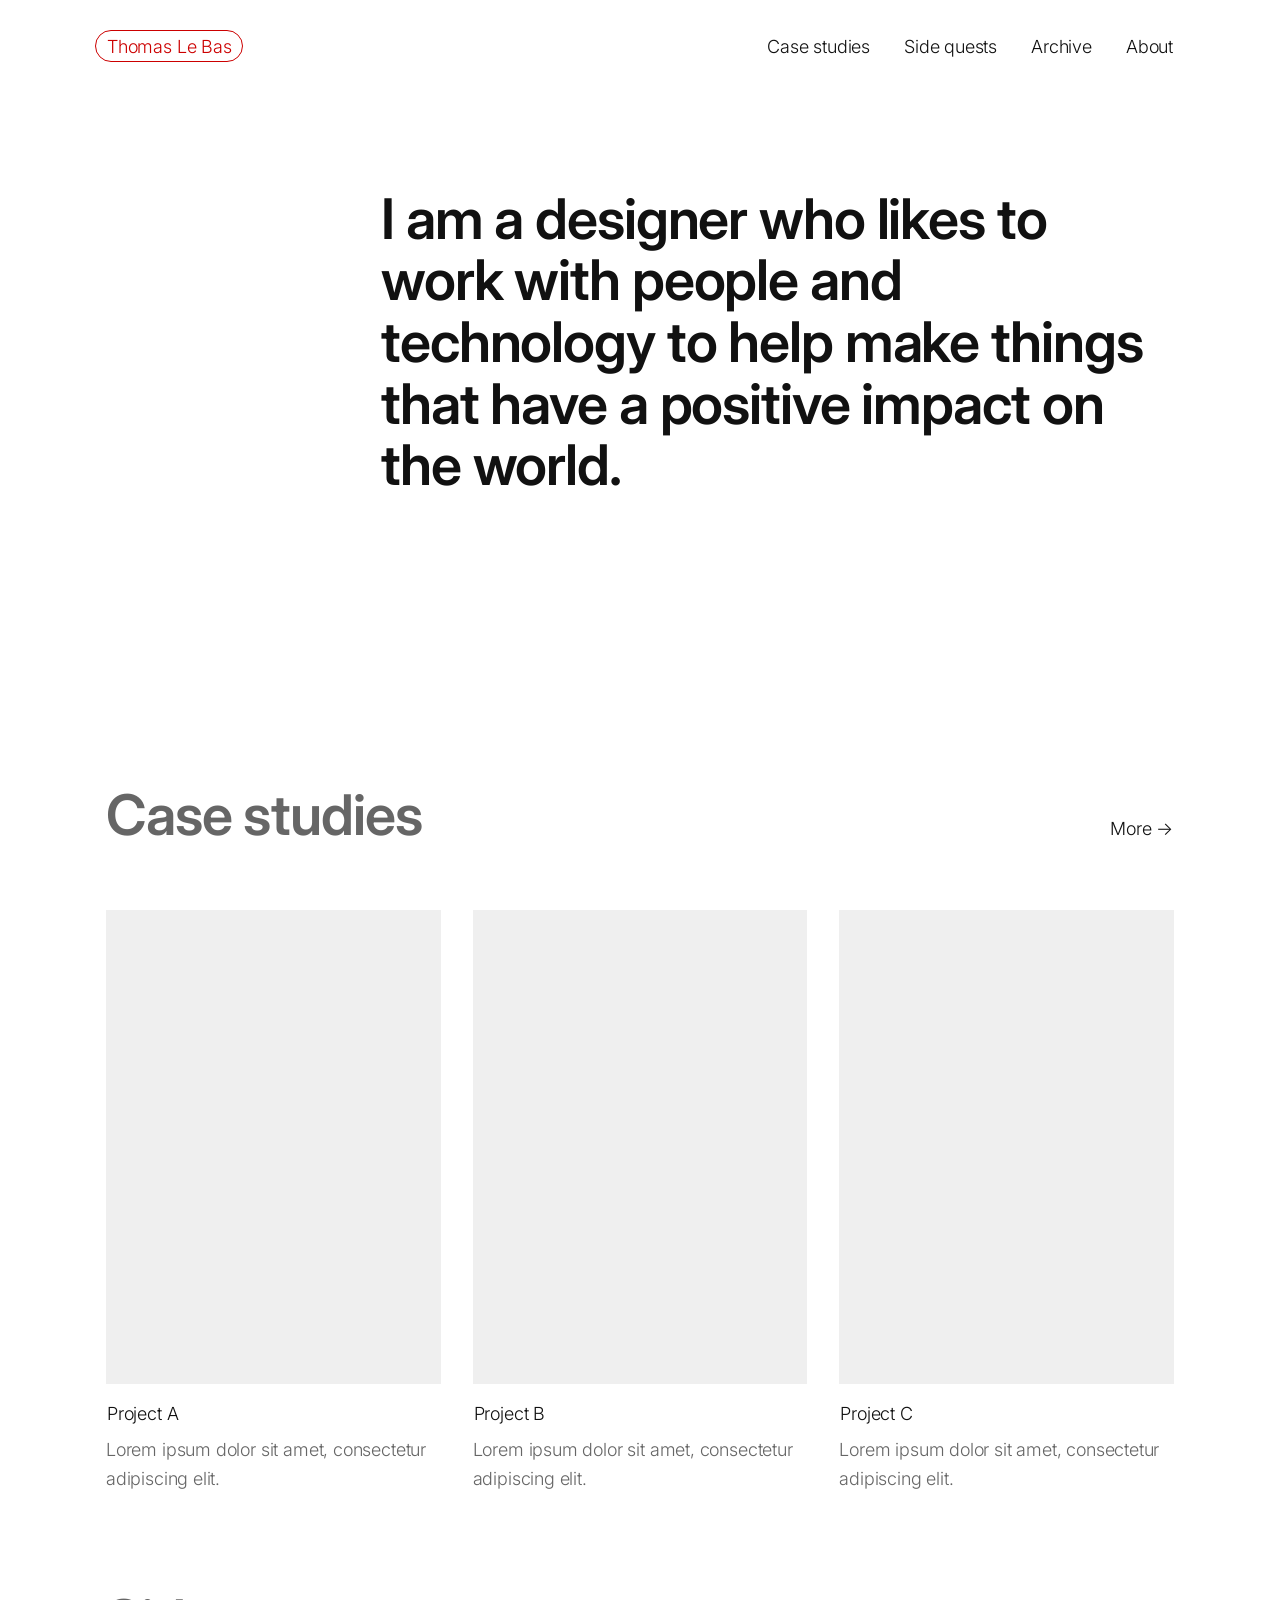
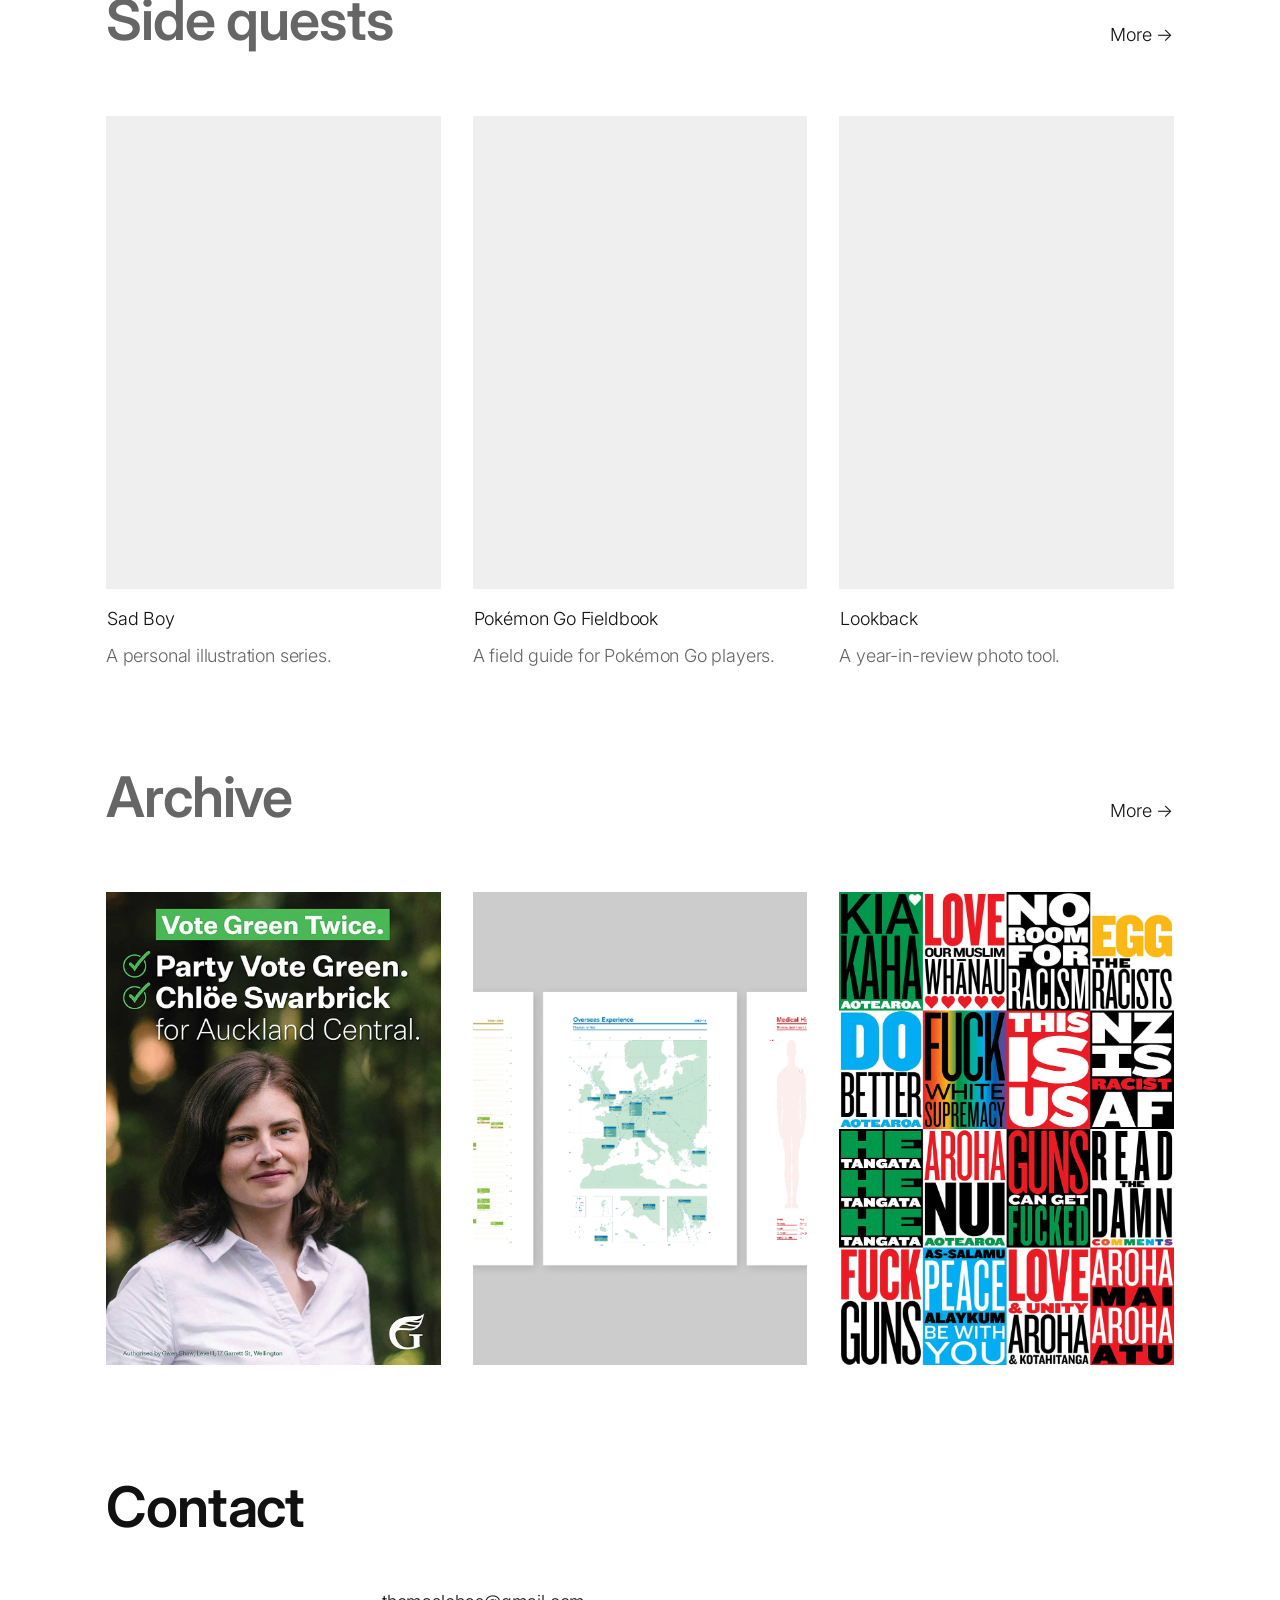
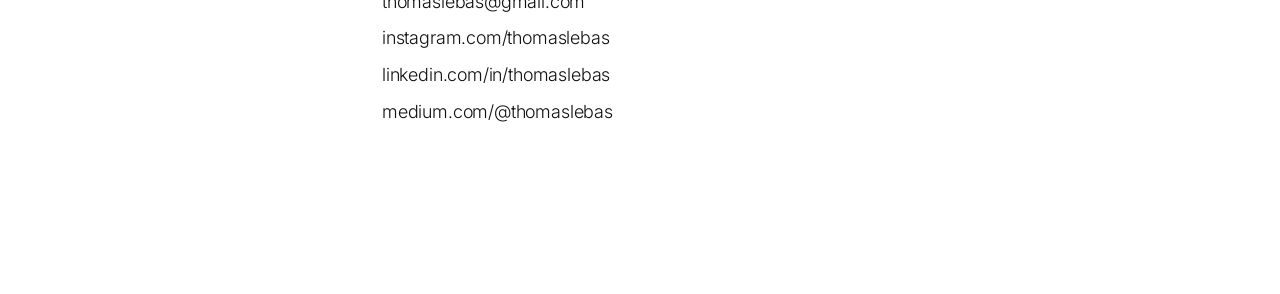
==== index.html @ 2343be05 "Refine project cards, link pills, and mobile nav - Split project cards so descriptor sits outside th" ====
<!DOCTYPE html>
<html lang="en">
<head>
  <meta charset="UTF-8">
  <meta name="viewport" content="width=device-width, initial-scale=1.0">
  <title>Thomas Le Bas</title>
  <link rel="stylesheet" href="css/style.css">
</head>
<body data-page="home">
  <header class="site-header">
    <span class="site-name-cell"><a href="index.html" class="site-name">Thomas Le Bas</a></span>
    <button type="button" class="nav-toggle" aria-expanded="false" aria-controls="site-nav" aria-label="Open menu">
      <span class="nav-toggle-icon" aria-hidden="true"></span>
    </button>
    <nav id="site-nav">
      <div class="site-nav-inner">
      <ul class="site-nav">
        <li><a href="case-studies.html">Case studies</a></li>
        <li><a href="side-projects.html">Side quests</a></li>
        <li><a href="archive.html">Archive</a></li>
        <li><a href="about.html">About</a></li>
      </ul>
      </div>
    </nav>
  </header>

  <main class="home-layout">
    <h1 class="home-intro">I am a designer who likes to work with people and technology to help make things that have a positive impact on the world.</h1>

    <section class="home-section">
      <div class="home-section-header">
        <h2 class="page-heading">Case studies</h2>
        <span class="home-section-more-cell"><a class="home-section-more" href="case-studies.html">More →</a></span>
      </div>
      <div id="case-studies-grid" class="project-grid"></div>
    </section>

    <section class="home-section">
      <div class="home-section-header">
        <h2 class="page-heading">Side quests</h2>
        <span class="home-section-more-cell"><a class="home-section-more" href="side-projects.html">More →</a></span>
      </div>
      <div id="side-quests-grid" class="project-grid"></div>
    </section>

    <section class="home-section">
      <div class="home-section-header">
        <h2 class="page-heading">Archive</h2>
        <span class="home-section-more-cell"><a class="home-section-more" href="archive.html">More →</a></span>
      </div>
      <div id="archive-grid" class="project-grid"></div>
    </section>

    <section class="home-section about-layout">
      <h2 class="about-layout-heading">Contact</h2>
      <div class="about-layout-body">
        <ul class="contact-list">
          <li><a href="mailto:thomaslebas@gmail.com">thomaslebas@gmail.com</a></li>
          <li><a href="https://instagram.com/thomaslebas" target="_blank" rel="noopener noreferrer">instagram.com/thomaslebas</a></li>
          <li><a href="https://linkedin.com/in/thomaslebas" target="_blank" rel="noopener noreferrer">linkedin.com/in/thomaslebas</a></li>
          <li><a href="https://medium.com/@thomaslebas" target="_blank" rel="noopener noreferrer">medium.com/@thomaslebas</a></li>
        </ul>
      </div>
    </section>
  </main>

  <script src="js/data/case-studies.js"></script>
  <script src="js/data/side-projects.js"></script>
  <script src="js/data/archive.js"></script>
  <script src="js/sort-projects.js"></script>
  <script src="js/grid.js"></script>
  <script src="js/nav.js"></script>
  <script>
    document.addEventListener('DOMContentLoaded', function () {
      renderGrid(
        document.getElementById('case-studies-grid'),
        caseStudies,
        'images/archive/',
        { showDescriptor: true, source: 'case-studies', limit: 3 }
      );

      renderGrid(
        document.getElementById('side-quests-grid'),
        sideProjects,
        'images/archive/',
        { showDescriptor: true, source: 'side-projects', limit: 3 }
      );

      renderGrid(
        document.getElementById('archive-grid'),
        sortProjectsByYear(archiveProjects),
        'images/archive/',
        { source: 'archive', limit: 3 }
      );
    });
  </script>
</body>
</html>
---- css/style.css ----
@import url('https://fonts.googleapis.com/css2?family=Inter:wght@300;600&display=swap');

:root {
  --color-bg: #ffffff;
  --color-text: #111111;
  --color-muted: #666666;
  --color-accent: #cc0000;
  --color-border: #e0e0e0;
  --font-family: 'Inter', system-ui, sans-serif;
  --font-size-heading: 3.5rem;
  --line-height-heading: 1.1;
  --letter-spacing-heading: -0.02em;
  --font-size-body: 1.125rem;
  --letter-spacing-body: -0.01em;
  --font-weight-heading: 600;
  --font-weight-body: 300;
  --max-width: 1100px;
  --space-xs: 0.5rem;
  --space-sm: 1rem;
  --space-md: 2rem;
  --space-lg: 4rem;
  --space-xl: 6rem;
  --link-pill-padding-y: 0.25em;
  --link-pill-padding-x: 0.6em;
  --color-link-highlight: #ebebeb;
  --color-site-name-highlight: #fde8e8;
}

@media (prefers-color-scheme: dark) {
  :root {
    --color-bg: #111111;
    --color-text: #d4d4d4;
    --color-muted: #8a8a8a;
    --color-accent: #d94040;
    --color-border: #333333;
    --color-link-highlight: #2a2a2a;
    --color-site-name-highlight: #3d2222;
  }
}

*,
*::before,
*::after {
  box-sizing: border-box;
  margin: 0;
  padding: 0;
}

html {
  font-size: 16px;
  -webkit-text-size-adjust: 100%;
}

body {
  font-family: var(--font-family);
  font-weight: var(--font-weight-body);
  font-size: var(--font-size-body);
  letter-spacing: var(--letter-spacing-body);
  line-height: 1.6;
  color: var(--color-text);
  background-color: var(--color-bg);
  text-transform: none;
}

a {
  color: inherit;
  text-decoration: none;
}

/* Link pill — single source of truth for all text links */
:is(
  a:not(.project-card):not(.project-card-link),
  .project-card-title
) {
  display: inline;
  line-height: 1.6;
  padding: var(--link-pill-padding-y) var(--link-pill-padding-x);
  margin: calc(-1 * var(--link-pill-padding-y)) calc(-1 * var(--link-pill-padding-x));
  border: 1px solid transparent;
  border-radius: 999px;
  box-decoration-break: clone;
  -webkit-box-decoration-break: clone;
  background-image: linear-gradient(transparent, transparent);
  background-size: 100% 100%;
}

:is(
  a:not(.project-card):not(.project-card-link):not(:where(.site-nav a)),
  .project-card-title
) {
  transition: background-image 0.15s ease, border-color 0.15s ease;
}

.site-header nav .site-nav a,
.site-header nav .site-nav a:hover {
  transition: none;
}

.site-header nav .site-nav a.active {
  transition: border-color 0s;
}

:is(a:not(.project-card):not(.project-card-link):hover, .project-card-link:hover .project-card-title) {
  background-image: linear-gradient(var(--color-link-highlight), var(--color-link-highlight));
  text-decoration: none;
}

img {
  display: block;
  max-width: 100%;
  height: auto;
}

/* Header */

.site-header {
  display: flex;
  justify-content: space-between;
  align-items: baseline;
  gap: var(--space-md);
  max-width: var(--max-width);
  margin: 0 auto;
  padding: var(--space-md) var(--space-sm);
}

.site-name-cell,
.home-section-more-cell,
.cv-org-cell,
.project-back-cell {
  min-width: 0;
}

.site-name {
  font-size: var(--font-size-body);
  font-weight: var(--font-weight-body);
  color: var(--color-accent);
  white-space: nowrap;
}

.site-name:hover,
a.site-name:hover {
  color: var(--color-accent);
  background-image: linear-gradient(var(--color-site-name-highlight), var(--color-site-name-highlight));
}

.site-nav a.active,
body[data-page="home"] .site-name {
  border-color: currentColor;
}

.nav-toggle {
  display: none;
  background: none;
  border: none;
  padding: var(--space-xs);
  cursor: pointer;
  color: inherit;
  line-height: 0;
}

.nav-toggle-icon,
.nav-toggle-icon::before,
.nav-toggle-icon::after {
  display: block;
  width: 1.25rem;
  height: 2px;
  background-color: currentColor;
}

.nav-toggle-icon {
  position: relative;
}

.nav-toggle-icon::before,
.nav-toggle-icon::after {
  content: '';
  position: absolute;
  left: 0;
}

.nav-toggle-icon::before {
  top: -6px;
}

.nav-toggle-icon::after {
  top: 6px;
}

.site-nav {
  display: flex;
  flex-wrap: wrap;
  gap: var(--space-sm) var(--space-md);
  list-style: none;
}

.site-nav a,
.cv-org {
  font-size: var(--font-size-body);
  font-weight: var(--font-weight-body);
}

/* Main */

main {
  max-width: var(--max-width);
  margin: 0 auto;
  padding: var(--space-xl) var(--space-sm) var(--space-xl);
}

/* Homepage */

.home-layout {
  display: grid;
  grid-template-columns: repeat(12, 1fr);
  column-gap: var(--space-md);
  align-items: start;
}

.home-intro {
  grid-column: 4 / span 9;
  font-size: var(--font-size-heading);
  font-weight: var(--font-weight-heading);
  line-height: var(--line-height-heading);
  letter-spacing: var(--letter-spacing-heading);
  margin-bottom: 18rem;
}

.home-layout > .home-section {
  grid-column: 1 / -1;
}

.home-intro + .home-section {
  margin-top: 0;
}

.home-section {
  margin-top: var(--space-xl);
}

.home-section-header {
  display: flex;
  justify-content: space-between;
  align-items: baseline;
  gap: var(--space-md);
  margin-bottom: var(--space-md);
}

.home-section-header .page-heading {
  margin-bottom: 0;
}

.home-section-more {
  font-size: var(--font-size-body);
  font-weight: var(--font-weight-body);
  white-space: nowrap;
  flex-shrink: 0;
}

.home-section .page-heading {
  margin-bottom: var(--space-md);
  color: var(--color-muted);
}

/* Page headings */

.page-heading {
  font-size: var(--font-size-heading);
  font-weight: var(--font-weight-heading);
  line-height: var(--line-height-heading);
  letter-spacing: var(--letter-spacing-heading);
  margin-bottom: var(--space-sm);
  color: var(--color-text);
}

.page-intro {
  font-size: var(--font-size-body);
  color: var(--color-muted);
  max-width: 40rem;
  margin-bottom: var(--space-lg);
}

.page-placeholder {
  font-size: var(--font-size-body);
  color: var(--color-muted);
}

/* Auth gate */

.auth-gate {
  max-width: 24rem;
}

.auth-gate-intro {
  font-size: var(--font-size-body);
  color: var(--color-muted);
  margin-bottom: var(--space-md);
}

.auth-gate-form {
  display: flex;
  flex-direction: column;
  gap: var(--space-sm);
}

.auth-gate-label {
  font-size: var(--font-size-body);
}

.auth-gate-input {
  font-family: var(--font-family);
  font-size: var(--font-size-body);
  font-weight: var(--font-weight-body);
  letter-spacing: var(--letter-spacing-body);
  color: var(--color-text);
  background-color: var(--color-bg);
  border: 1px solid var(--color-border);
  padding: var(--space-xs) var(--space-sm);
  width: 100%;
}

.auth-gate-input:focus {
  outline: 2px solid var(--color-accent);
  outline-offset: 2px;
}

.auth-gate-error {
  font-size: var(--font-size-body);
  color: var(--color-accent);
}

.auth-gate-submit {
  align-self: flex-start;
  font-family: var(--font-family);
  font-size: var(--font-size-body);
  font-weight: var(--font-weight-body);
  letter-spacing: var(--letter-spacing-body);
  color: var(--color-text);
  background: none;
  border: 1px solid var(--color-border);
  padding: var(--space-xs) var(--space-sm);
  border-radius: 999px;
  cursor: pointer;
  transition: background-color 0.15s ease;
}

.auth-gate-submit:hover {
  background-color: var(--color-link-highlight);
  text-decoration: none;
}

/* About */

.about-layout {
  display: grid;
  grid-template-columns: repeat(12, 1fr);
  column-gap: var(--space-md);
  row-gap: var(--space-md);
  align-items: start;
}

.about-layout-heading {
  grid-column: 1 / -1;
}

.about-layout-body {
  grid-column: 4 / span 8;
  margin-bottom: var(--space-lg);
}

.about-layout-full {
  grid-column: 1 / -1;
}

.about-layout-heading.page-heading,
h2.about-layout-heading {
  margin-bottom: var(--space-sm);
}

h2.about-layout-heading {
  font-size: var(--font-size-heading);
  font-weight: var(--font-weight-heading);
  line-height: var(--line-height-heading);
  letter-spacing: var(--letter-spacing-heading);
  color: var(--color-text);
}

.about-section {
  margin-bottom: var(--space-lg);
}

.about-section h2 {
  font-size: var(--font-size-heading);
  font-weight: var(--font-weight-heading);
  line-height: var(--line-height-heading);
  letter-spacing: var(--letter-spacing-heading);
  margin-bottom: var(--space-md);
  color: var(--color-text);
}

.about-bio {
  margin-bottom: 0;
}

.cv-list {
  list-style: none;
}

.cv-list li {
  display: grid;
  grid-template-columns: 9rem 22rem 15rem 14rem;
  gap: var(--space-md);
  align-items: baseline;
  justify-items: start;
  text-align: left;
  padding: var(--space-xs) 0;
  border-bottom: 1px solid var(--color-border);
  font-size: var(--font-size-body);
}

.cv-list li:last-child {
  border-bottom: none;
}

.cv-dates,
.cv-location {
  color: var(--color-muted);
}

.cv-org {
  text-align: left;
}

.cv-location {
  text-align: left;
}

.contact-list {
  list-style: none;
}

.contact-list li {
  margin-bottom: var(--space-xs);
}

.contact-list a {
  font-size: var(--font-size-body);
  overflow-wrap: anywhere;
}

/* Project detail */

.project-layout {
  display: grid;
  grid-template-columns: repeat(12, 1fr);
  column-gap: var(--space-md);
  row-gap: var(--space-md);
  align-items: start;
}

.project-back-cell {
  grid-column: 1 / span 3;
  justify-self: start;
}

.project-back {
  font-size: var(--font-size-body);
  color: var(--color-muted);
}

.project-back-arrow {
  color: inherit;
}

.project-content {
  grid-column: 4 / span 8;
  margin-bottom: var(--space-lg);
}

.project-title {
  font-size: var(--font-size-heading);
  font-weight: var(--font-weight-heading);
  line-height: var(--line-height-heading);
  letter-spacing: var(--letter-spacing-heading);
  margin-bottom: var(--space-sm);
  color: var(--color-text);
}

.project-description {
  font-size: var(--font-size-body);
  margin-bottom: var(--space-sm);
}

.project-credit,
.project-year {
  font-size: var(--font-size-body);
  color: var(--color-muted);
  margin-bottom: var(--space-xs);
}

.project-year {
  margin-bottom: 0;
}

.project-images {
  grid-column: 1 / -1;
}

.project-images img {
  width: 100%;
  margin-bottom: var(--space-sm);
}

.project-images img:last-child {
  margin-bottom: 0;
}

/* Grid */

.project-grid {
  display: grid;
  grid-template-columns: repeat(3, 1fr);
  gap: var(--space-md);
}

.project-card {
  display: block;
  width: 100%;
  text-align: left;
  color: inherit;
}

a.project-card {
  padding: 0;
  margin: 0;
  border: none;
  border-radius: 0;
  line-height: inherit;
  box-decoration-break: initial;
  -webkit-box-decoration-break: initial;
  background-image: none;
}

a.project-card:hover {
  background-color: transparent;
  background-image: none;
}

.project-card-link {
  display: block;
  color: inherit;
  padding: 0;
  margin: 0;
  border: none;
  border-radius: 0;
  line-height: inherit;
  box-decoration-break: initial;
  -webkit-box-decoration-break: initial;
  background-image: none;
}

.project-card-link:hover {
  background-image: none;
}

.project-card-title {
  font-size: var(--font-size-body);
  font-weight: var(--font-weight-body);
}

.project-card-descriptor {
  display: block;
  width: fit-content;
  max-width: 100%;
  color: var(--color-muted);
  margin-top: var(--space-xs);
  font-size: var(--font-size-body);
  font-weight: var(--font-weight-body);
}

.project-card-image,
.project-card-placeholder {
  margin-bottom: var(--space-sm);
}

.project-card-image {
  width: 100%;
  aspect-ratio: 210 / 297;
  object-fit: cover;
}

.project-card-placeholder {
  width: 100%;
  aspect-ratio: 210 / 297;
  background-color: var(--color-muted);
  opacity: 0.1;
}

@media (max-width: 900px) {
  .project-grid {
    grid-template-columns: repeat(2, 1fr);
  }
}

@media (max-width: 640px) {
  :root {
    --font-size-heading: 2.5em;
  }

  .site-header {
    flex-wrap: wrap;
    align-items: center;
  }

  .nav-toggle {
    display: flex;
    align-items: center;
    justify-content: center;
    margin-left: auto;
    padding: 0;
    width: 1.25rem;
    height: var(--font-size-body);
    line-height: 0;
  }

  .site-header nav {
    width: 100%;
    order: 3;
  }

  .site-nav-inner {
    max-height: 0;
    overflow: hidden;
    transition: max-height 0.25s ease;
  }

  .site-header nav.is-open .site-nav-inner {
    max-height: 24rem;
  }

  .site-nav {
    flex-direction: column;
    flex-wrap: nowrap;
    align-items: flex-start;
    width: 100%;
    gap: var(--space-sm);
    padding:
      calc(var(--space-sm) + var(--link-pill-padding-y) + 1px)
      var(--link-pill-padding-x)
      var(--link-pill-padding-y);
  }

  .site-header nav:not(.is-open) .site-nav a.active {
    border-color: transparent;
    transition: border-color 0s 0.25s;
  }

  .project-grid {
    grid-template-columns: 1fr;
  }

  .cv-list li {
    grid-template-columns: 1fr;
    gap: 0;
    padding: var(--space-sm) 0;
  }

  .project-back-cell,
  .project-content,
  .about-layout-heading,
  .about-layout-body,
  .home-intro {
    grid-column: 1 / -1;
  }
}
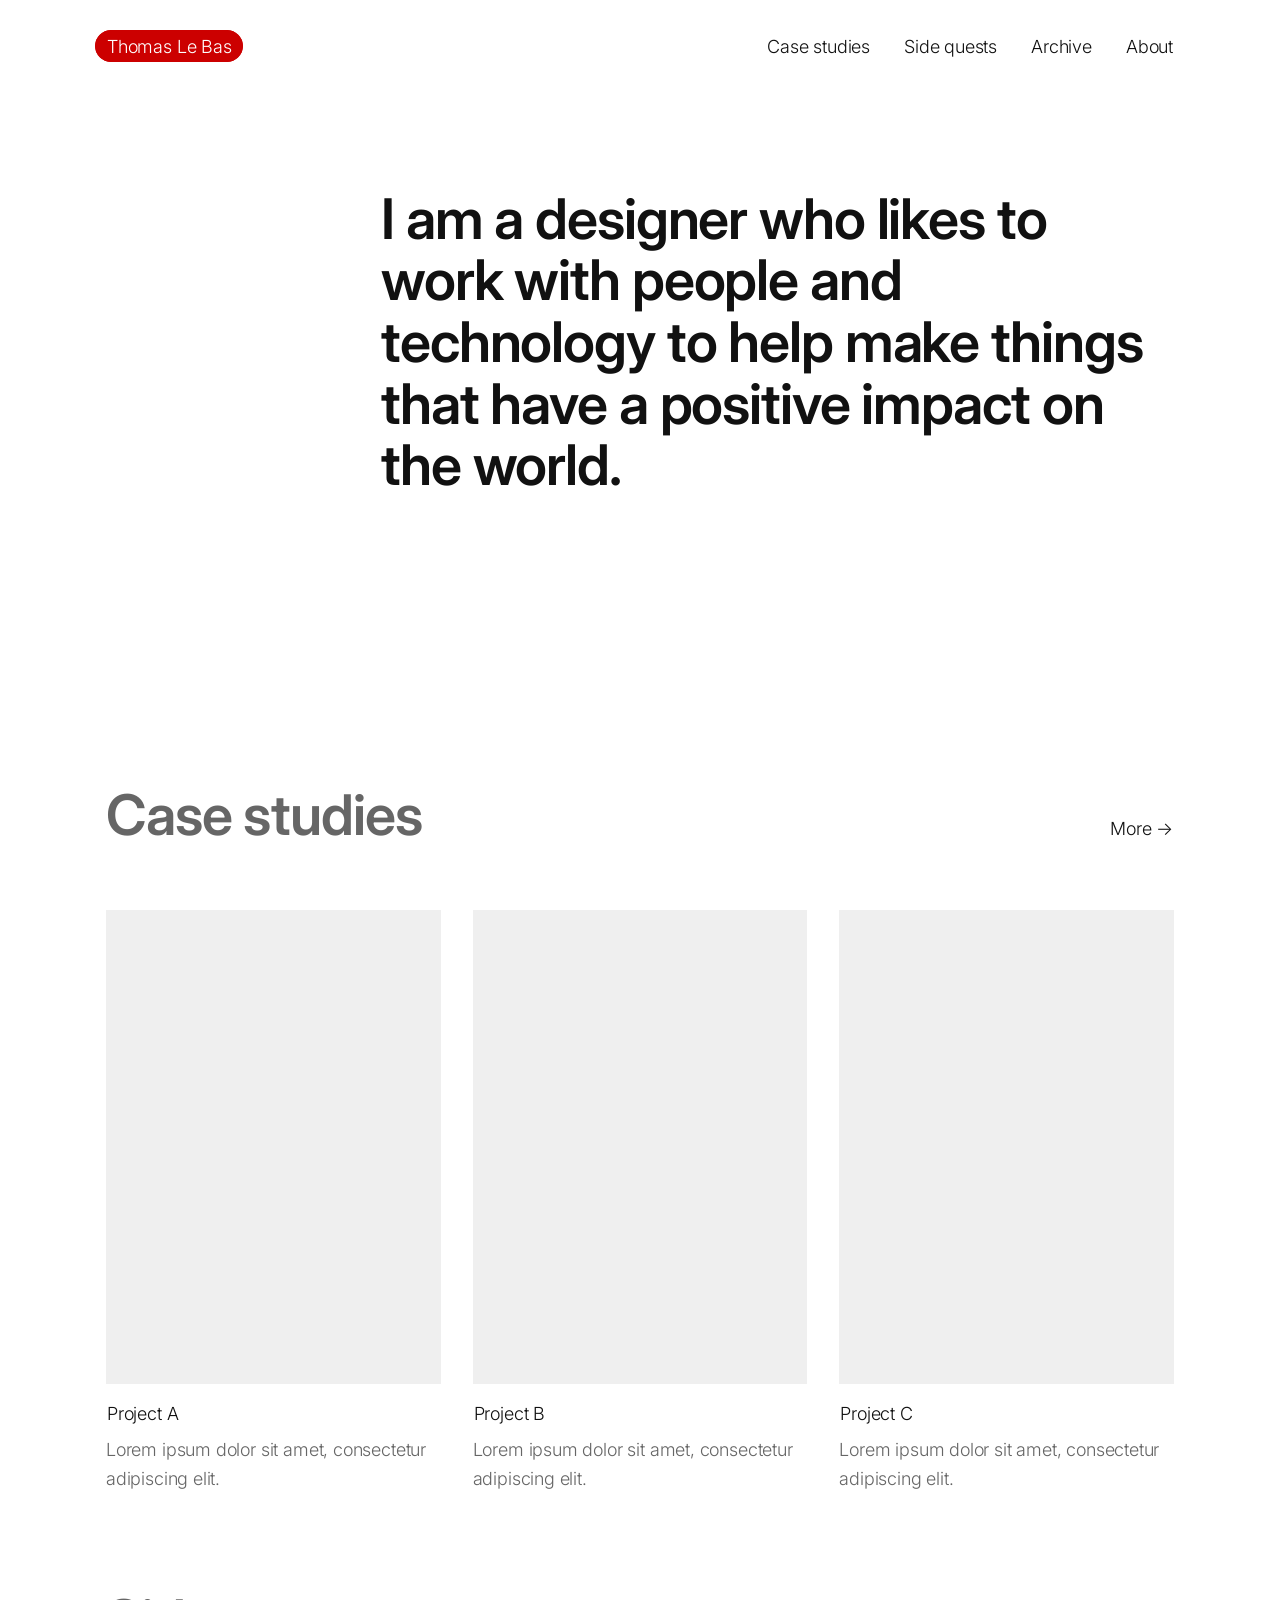
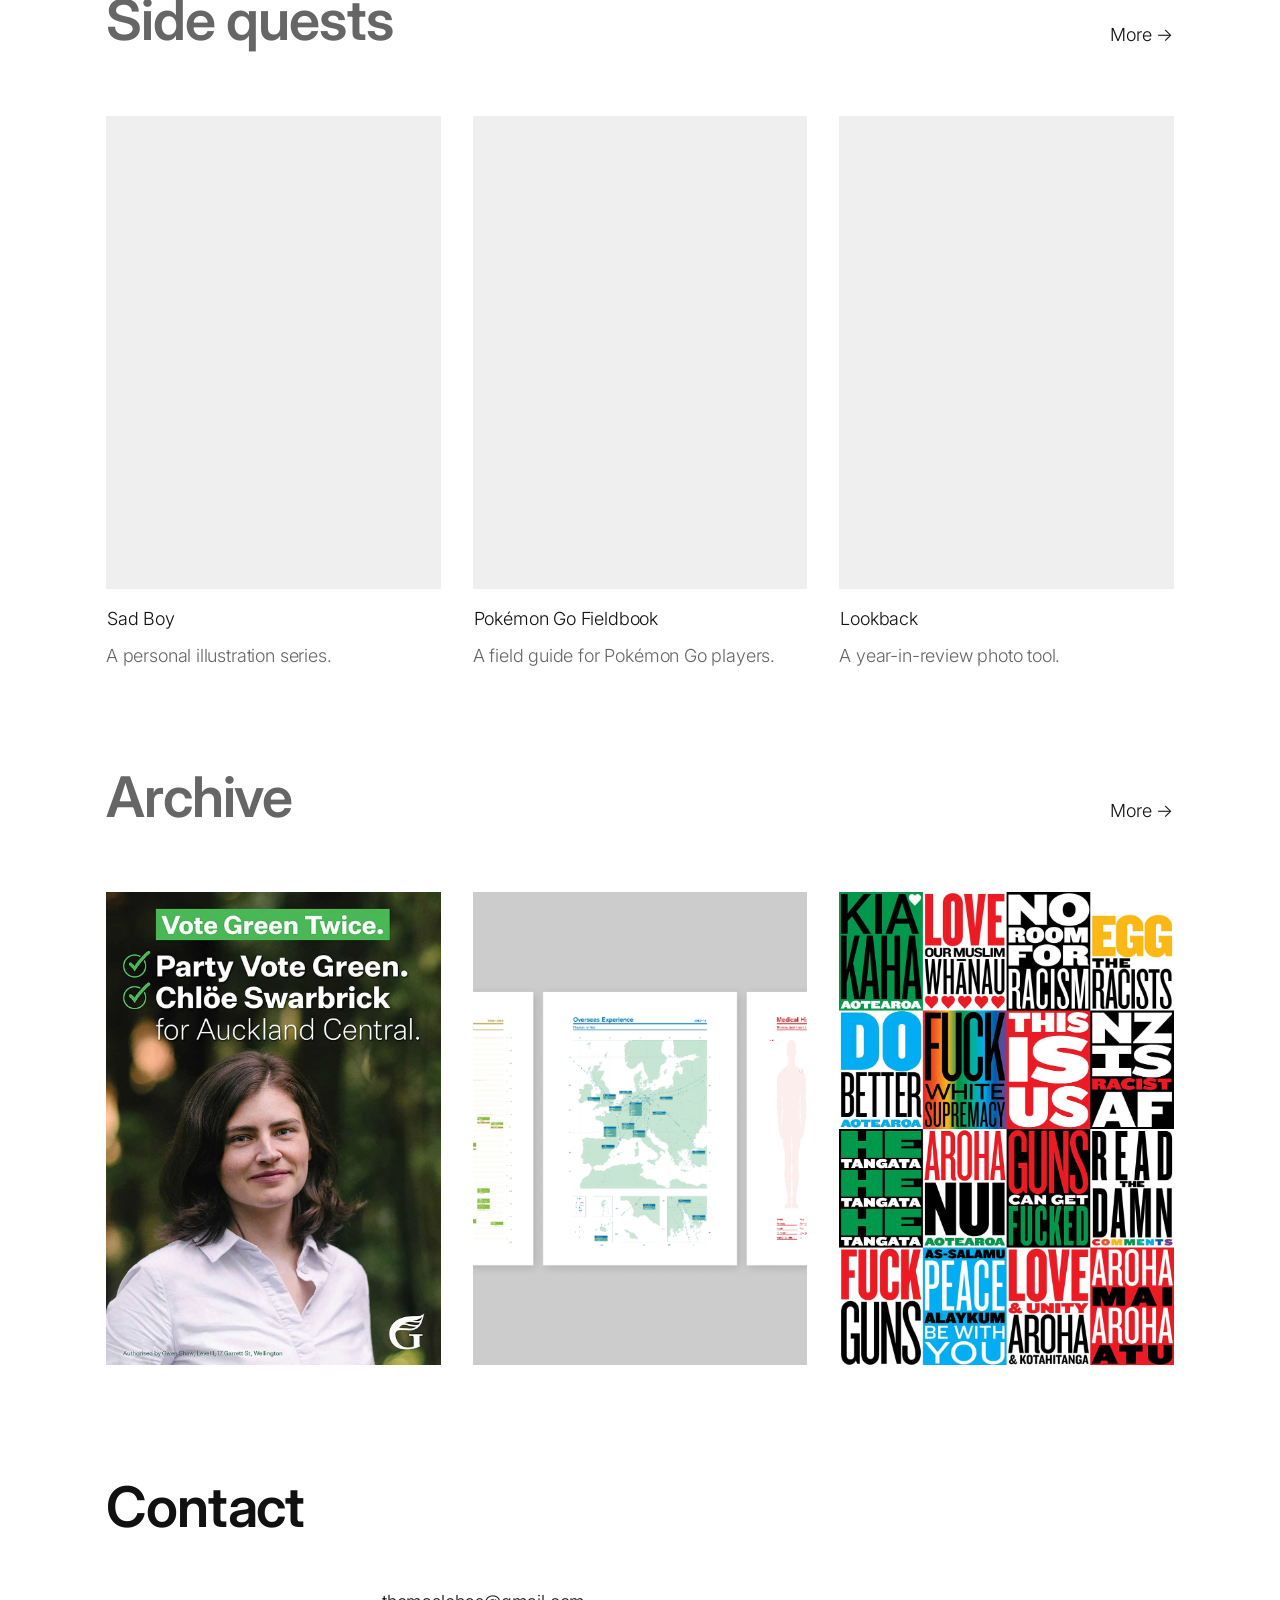
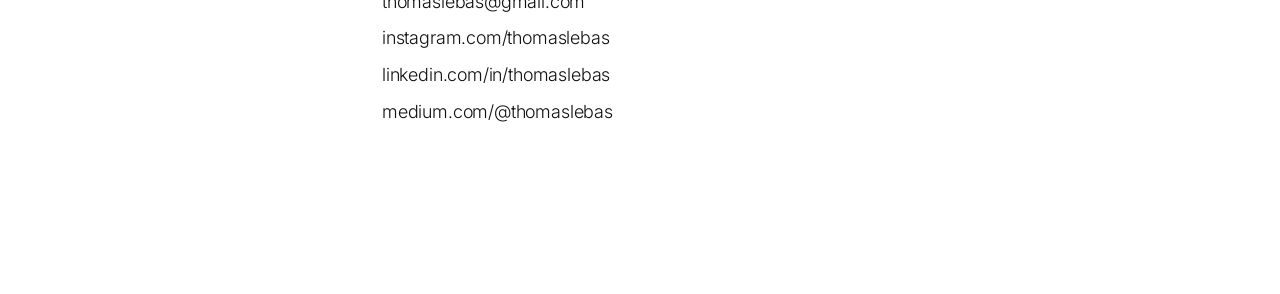
==== commit 430df7ce: "Make header sticky and improve mobile nav animation - Pin site header to top with background so cont" ====
--- a/index.html
+++ b/index.html
@@ -14,12 +14,14 @@
     </button>
     <nav id="site-nav">
       <div class="site-nav-inner">
+      <div class="site-nav-panel">
       <ul class="site-nav">
         <li><a href="case-studies.html">Case studies</a></li>
         <li><a href="side-projects.html">Side quests</a></li>
         <li><a href="archive.html">Archive</a></li>
         <li><a href="about.html">About</a></li>
       </ul>
+      </div>
       </div>
     </nav>
   </header>
@@ -32,7 +34,9 @@
         <h2 class="page-heading">Case studies</h2>
         <span class="home-section-more-cell"><a class="home-section-more" href="case-studies.html">More →</a></span>
       </div>
-      <div id="case-studies-grid" class="project-grid"></div>
+      <div class="project-carousel">
+        <div id="case-studies-grid" class="project-grid"></div>
+      </div>
     </section>
 
     <section class="home-section">
@@ -40,7 +44,9 @@
         <h2 class="page-heading">Side quests</h2>
         <span class="home-section-more-cell"><a class="home-section-more" href="side-projects.html">More →</a></span>
       </div>
-      <div id="side-quests-grid" class="project-grid"></div>
+      <div class="project-carousel">
+        <div id="side-quests-grid" class="project-grid"></div>
+      </div>
     </section>
 
     <section class="home-section">
@@ -48,7 +54,9 @@
         <h2 class="page-heading">Archive</h2>
         <span class="home-section-more-cell"><a class="home-section-more" href="archive.html">More →</a></span>
       </div>
-      <div id="archive-grid" class="project-grid"></div>
+      <div class="project-carousel">
+        <div id="archive-grid" class="project-grid"></div>
+      </div>
     </section>
 
     <section class="home-section about-layout">
@@ -76,21 +84,21 @@
         document.getElementById('case-studies-grid'),
         caseStudies,
         'images/archive/',
-        { showDescriptor: true, source: 'case-studies', limit: 3 }
+        { showDescriptor: true, source: 'case-studies' }
       );
 
       renderGrid(
         document.getElementById('side-quests-grid'),
         sideProjects,
         'images/archive/',
-        { showDescriptor: true, source: 'side-projects', limit: 3 }
+        { showDescriptor: true, source: 'side-projects' }
       );
 
       renderGrid(
         document.getElementById('archive-grid'),
         sortProjectsByYear(archiveProjects),
         'images/archive/',
-        { source: 'archive', limit: 3 }
+        { source: 'archive' }
       );
     });
   </script>
--- a/css/style.css
+++ b/css/style.css
@@ -114,6 +114,9 @@
 /* Header */
 
 .site-header {
+  position: sticky;
+  top: 0;
+  z-index: 100;
   display: flex;
   justify-content: space-between;
   align-items: baseline;
@@ -121,6 +124,7 @@
   max-width: var(--max-width);
   margin: 0 auto;
   padding: var(--space-md) var(--space-sm);
+  background-color: var(--color-bg);
 }
 
 .site-name-cell,
@@ -133,18 +137,34 @@
 .site-name {
   font-size: var(--font-size-body);
   font-weight: var(--font-weight-body);
+  white-space: nowrap;
+}
+
+.site-header a.site-name {
   color: var(--color-accent);
-  white-space: nowrap;
-}
-
-.site-name:hover,
-a.site-name:hover {
+  border-color: var(--color-accent);
+  background-image: linear-gradient(transparent, transparent);
+}
+
+body[data-page="home"] .site-header a.site-name {
+  color: #ffffff;
+  border-color: var(--color-accent);
+  background-image: linear-gradient(var(--color-accent), var(--color-accent));
+}
+
+.site-header a.site-name:hover {
   color: var(--color-accent);
+  border-color: var(--color-accent);
   background-image: linear-gradient(var(--color-site-name-highlight), var(--color-site-name-highlight));
 }
 
-.site-nav a.active,
-body[data-page="home"] .site-name {
+body[data-page="home"] .site-header a.site-name:hover {
+  color: #ffffff;
+  border-color: var(--color-accent);
+  background-image: linear-gradient(var(--color-accent), var(--color-accent));
+}
+
+.site-nav a.active {
   border-color: currentColor;
 }
 
@@ -595,6 +615,45 @@
   opacity: 0.1;
 }
 
+/* Home — desktop shows top 3 per section; mobile uses carousels for all */
+
+.home-layout .home-section .project-card:nth-child(n + 4) {
+  display: none;
+}
+
+@media (max-width: 640px) {
+  .home-layout .home-section .project-carousel {
+    overflow-x: auto;
+    scroll-snap-type: x mandatory;
+    -webkit-overflow-scrolling: touch;
+    scrollbar-width: none;
+    scroll-padding-inline: var(--space-sm);
+    margin-right: calc(-1 * var(--space-sm));
+    padding-right: var(--space-sm);
+  }
+
+  .home-layout .home-section .project-carousel::-webkit-scrollbar {
+    display: none;
+  }
+
+  .home-layout .home-section .project-grid {
+    display: flex;
+    gap: var(--space-sm);
+    width: max-content;
+    padding-right: var(--space-sm);
+  }
+
+  .home-layout .home-section .project-card {
+    display: block;
+    flex: 0 0 min(78vw, 16rem);
+    scroll-snap-align: start;
+  }
+
+  .home-layout .home-section .project-card:nth-child(n + 4) {
+    display: block;
+  }
+}
+
 @media (max-width: 900px) {
   .project-grid {
     grid-template-columns: repeat(2, 1fr);
@@ -609,6 +668,12 @@
   .site-header {
     flex-wrap: wrap;
     align-items: center;
+    row-gap: 0;
+    column-gap: var(--space-md);
+  }
+
+  .site-header a.site-name {
+    margin-left: 0;
   }
 
   .nav-toggle {
@@ -625,16 +690,14 @@
   .site-header nav {
     width: 100%;
     order: 3;
+    min-height: 0;
   }
 
   .site-nav-inner {
-    max-height: 0;
+    height: 0;
+    min-height: 0;
     overflow: hidden;
-    transition: max-height 0.25s ease;
-  }
-
-  .site-header nav.is-open .site-nav-inner {
-    max-height: 24rem;
+    transition: height 0.25s ease;
   }
 
   .site-nav {
@@ -643,10 +706,10 @@
     align-items: flex-start;
     width: 100%;
     gap: var(--space-sm);
-    padding:
-      calc(var(--space-sm) + var(--link-pill-padding-y) + 1px)
-      var(--link-pill-padding-x)
-      var(--link-pill-padding-y);
+    padding-top: calc(var(--space-md) + var(--space-sm) + var(--link-pill-padding-y) + 1px);
+    padding-right: var(--link-pill-padding-x);
+    padding-bottom: var(--link-pill-padding-y);
+    padding-left: 2em;
   }
 
   .site-header nav:not(.is-open) .site-nav a.active {
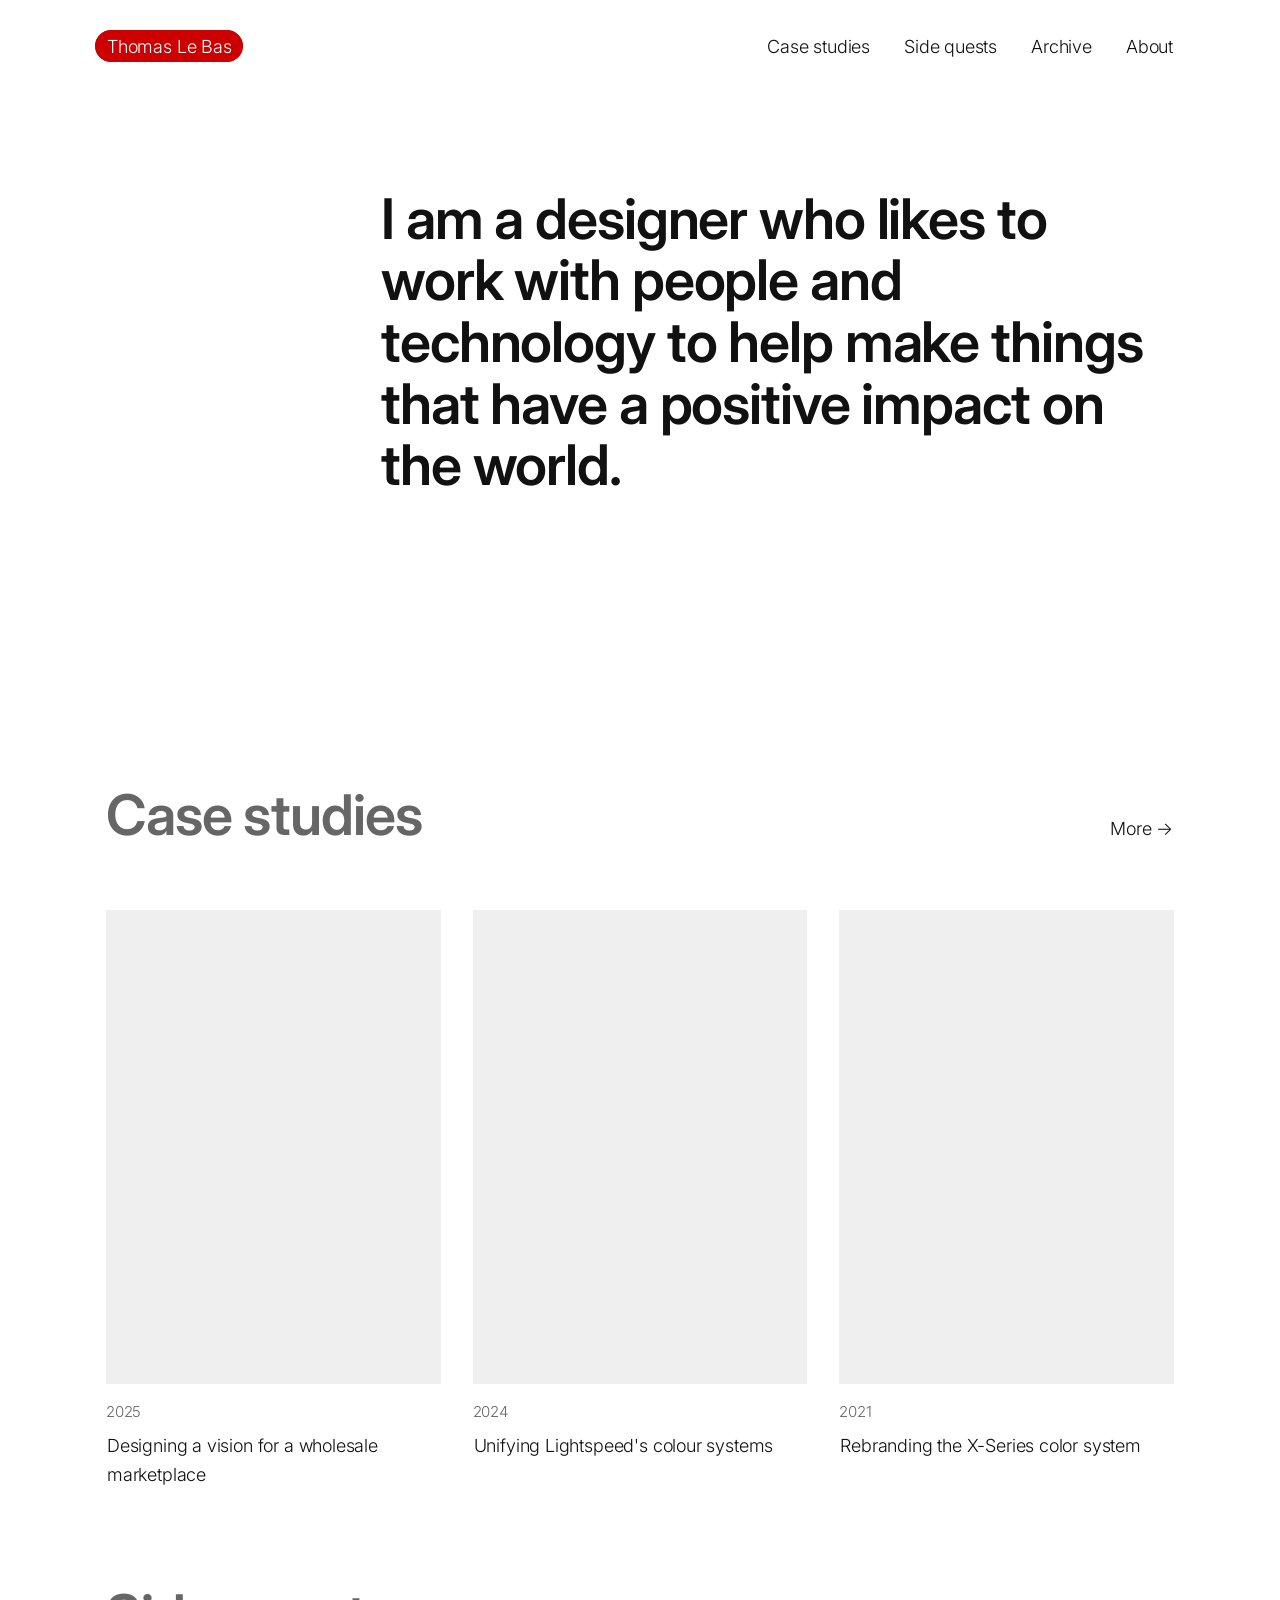
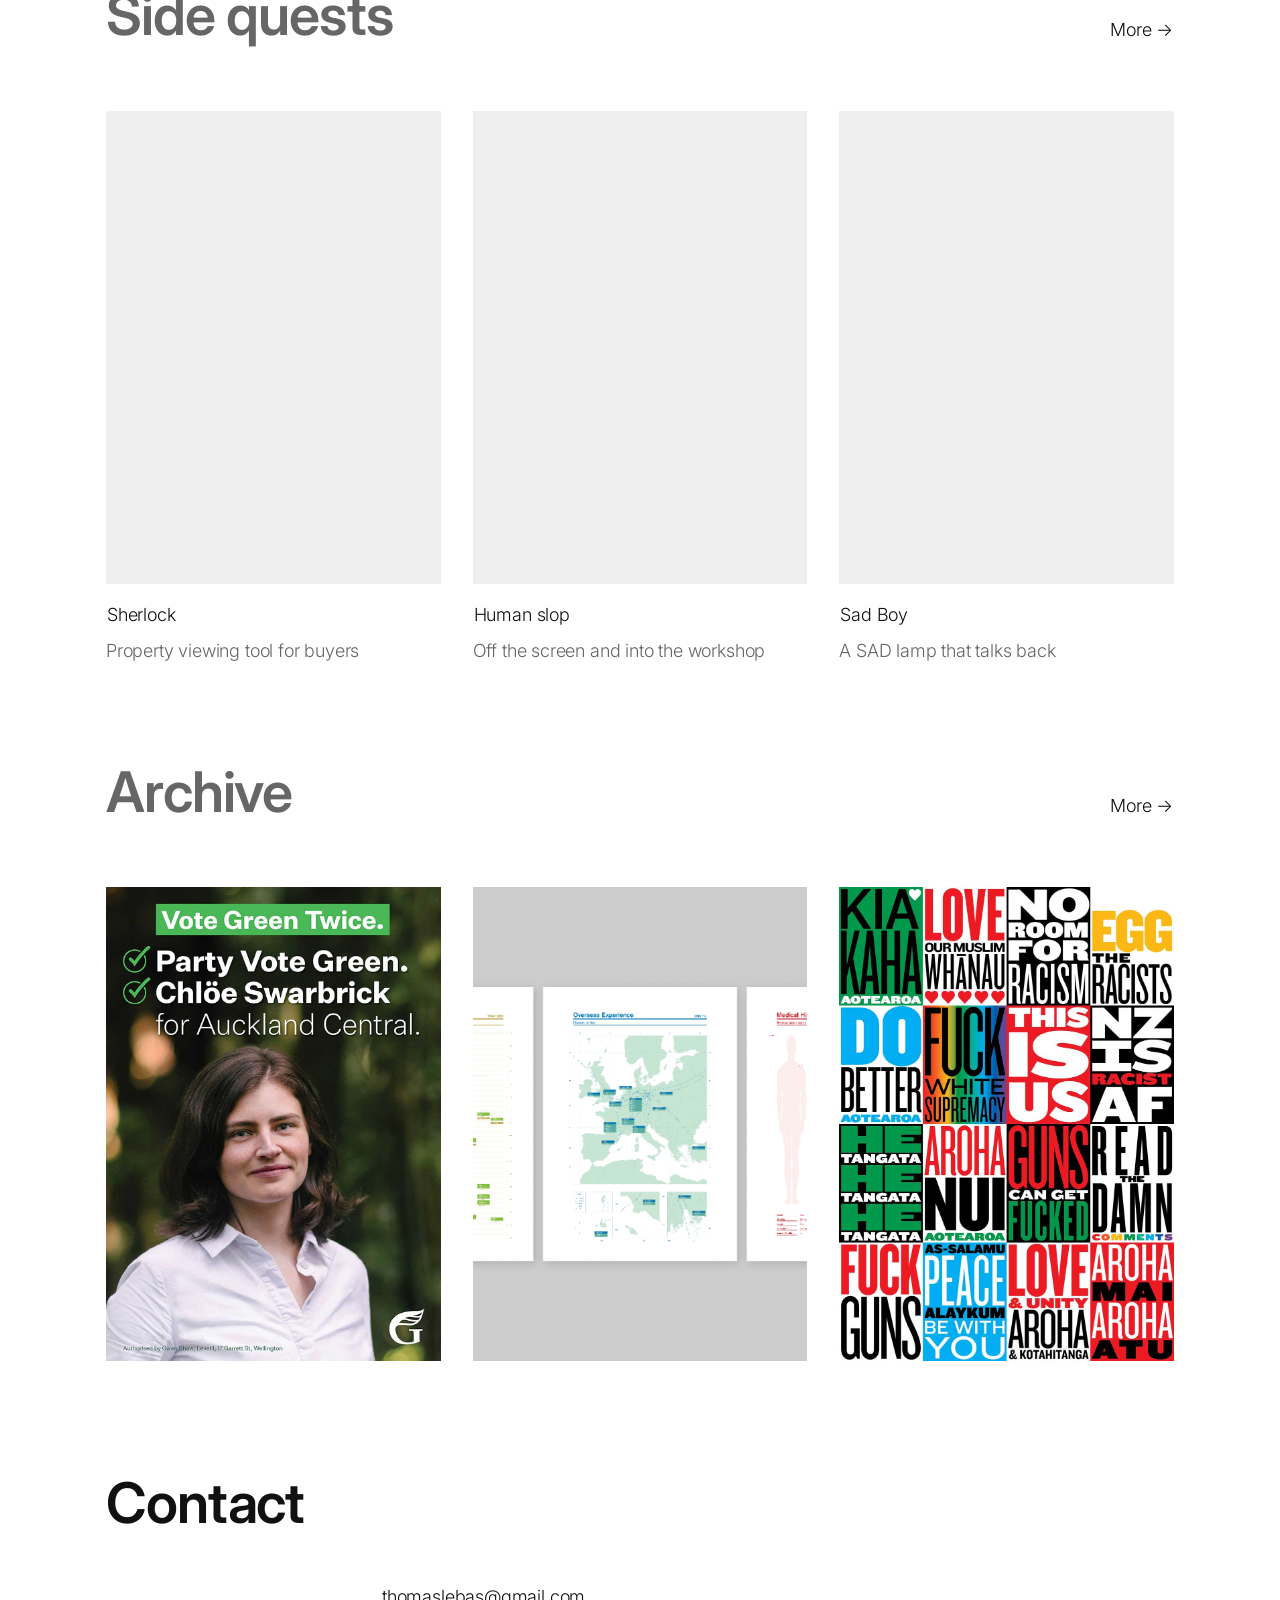
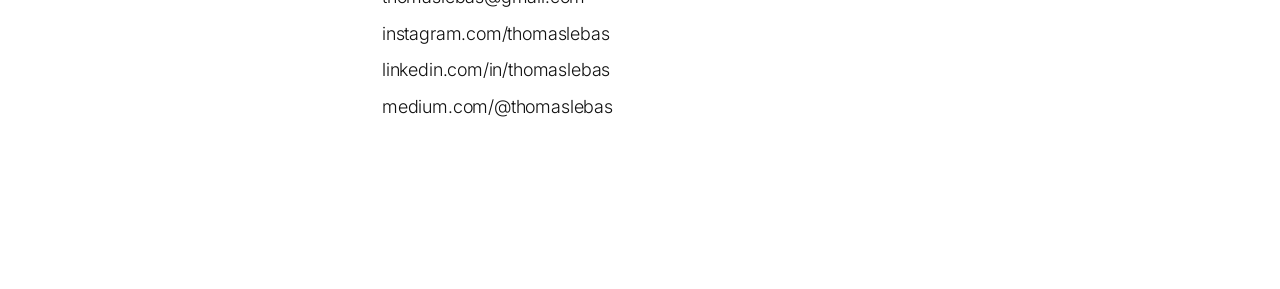
==== commit 15beb87e: "Load case studies and side quests from markdown content - Add project-content.js to fetch and parse " ====
--- a/index.html
+++ b/index.html
@@ -76,23 +76,39 @@
   <script src="js/data/side-projects.js"></script>
   <script src="js/data/archive.js"></script>
   <script src="js/sort-projects.js"></script>
+  <script src="js/project-content.js"></script>
   <script src="js/grid.js"></script>
   <script src="js/nav.js"></script>
   <script>
     document.addEventListener('DOMContentLoaded', function () {
-      renderGrid(
-        document.getElementById('case-studies-grid'),
-        caseStudies,
-        'images/archive/',
-        { showDescriptor: true, source: 'case-studies' }
-      );
+      // Case studies are password protected on their own pages, so the home
+      // page teaser shows real titles but strips the descriptor (which tends
+      // to carry client/context details) to avoid exposing more than a name.
+      Promise.all(caseStudies.map(function (entry) {
+        return resolveProjectContent(entry, 'case-studies');
+      })).then(function (resolved) {
+        var homeCaseStudies = resolved.map(function (project) {
+          return Object.assign({}, project, { descriptor: undefined });
+        });
 
-      renderGrid(
-        document.getElementById('side-quests-grid'),
-        sideProjects,
-        'images/archive/',
-        { showDescriptor: true, source: 'side-projects' }
-      );
+        renderGrid(
+          document.getElementById('case-studies-grid'),
+          homeCaseStudies,
+          'images/archive/',
+          { showDescriptor: true, source: 'case-studies' }
+        );
+      });
+
+      Promise.all(sideProjects.map(function (entry) {
+        return resolveProjectContent(entry, 'side-projects');
+      })).then(function (resolved) {
+        renderGrid(
+          document.getElementById('side-quests-grid'),
+          resolved,
+          'images/archive/',
+          { showDescriptor: true, source: 'side-projects' }
+        );
+      });
 
       renderGrid(
         document.getElementById('archive-grid'),
--- a/css/style.css
+++ b/css/style.css
@@ -12,6 +12,8 @@
   --letter-spacing-heading: -0.02em;
   --font-size-body: 1.125rem;
   --letter-spacing-body: -0.01em;
+  --font-size-subheading: 1.75rem;
+  --font-size-caption: 0.9375rem;
   --font-weight-heading: 600;
   --font-weight-body: 300;
   --max-width: 1100px;
@@ -534,6 +536,117 @@
   margin-bottom: 0;
 }
 
+/* Project body */
+
+.project-body {
+  grid-column: 4 / span 8;
+}
+
+.project-subline {
+  font-size: var(--font-size-body);
+  font-weight: var(--font-weight-body);
+  margin-bottom: var(--space-xs);
+}
+
+.project-meta {
+  font-size: var(--font-size-caption);
+  font-weight: var(--font-weight-body);
+  color: var(--color-muted);
+  margin-bottom: 0;
+}
+
+.project-intro {
+  font-size: var(--font-size-body);
+  font-weight: var(--font-weight-body);
+  margin-bottom: var(--space-md);
+}
+
+.project-stats {
+  display: grid;
+  grid-template-columns: repeat(3, 1fr);
+  gap: var(--space-md);
+  margin-bottom: var(--space-lg);
+}
+
+.project-stat {
+  font-size: var(--font-size-body);
+  font-weight: var(--font-weight-body);
+  color: var(--color-muted);
+}
+
+.project-subheading {
+  font-size: var(--font-size-subheading);
+  font-weight: var(--font-weight-heading);
+  line-height: var(--line-height-heading);
+  letter-spacing: var(--letter-spacing-heading);
+  color: var(--color-text);
+  margin-top: var(--space-xl);
+  margin-bottom: var(--space-sm);
+}
+
+.project-body > .project-subheading:first-child {
+  margin-top: 0;
+}
+
+.project-paragraph {
+  font-size: var(--font-size-body);
+  font-weight: var(--font-weight-body);
+  margin-bottom: var(--space-sm);
+}
+
+.project-figure {
+  margin: var(--space-md) 0;
+}
+
+.project-figure img {
+  width: 100%;
+  min-height: 320px;
+  background-color: var(--color-border);
+}
+
+.project-caption {
+  font-size: var(--font-size-caption);
+  font-weight: var(--font-weight-body);
+  color: var(--color-muted);
+  margin-top: var(--space-xs);
+}
+
+.project-list {
+  list-style: disc;
+  padding-left: 1.25rem;
+  font-size: var(--font-size-body);
+  font-weight: var(--font-weight-body);
+  margin-bottom: var(--space-sm);
+}
+
+.project-list li {
+  margin-bottom: var(--space-xs);
+}
+
+.project-note {
+  font-size: var(--font-size-caption);
+  font-weight: var(--font-weight-body);
+  color: var(--color-muted);
+  margin-top: var(--space-xl);
+}
+
+.project-body a:not(.project-card):not(.project-card-link),
+.project-content a:not(.project-card):not(.project-card-link) {
+  padding: 0;
+  margin: 0;
+  border: none;
+  border-bottom: 1px solid currentColor;
+  border-radius: 0;
+  background-image: none;
+  text-decoration: none;
+}
+
+.project-body a:not(.project-card):not(.project-card-link):hover,
+.project-content a:not(.project-card):not(.project-card-link):hover {
+  background-image: none;
+  color: #ffffff;
+}
+
 /* Grid */
 
 .project-grid {
@@ -582,6 +695,13 @@
   background-image: none;
 }
 
+.project-card-year {
+  font-size: var(--font-size-caption);
+  font-weight: var(--font-weight-body);
+  color: var(--color-muted);
+  margin-bottom: var(--space-xs);
+}
+
 .project-card-title {
   font-size: var(--font-size-body);
   font-weight: var(--font-weight-body);
@@ -731,7 +851,13 @@
   .project-content,
   .about-layout-heading,
   .about-layout-body,
-  .home-intro {
+  .home-intro,
+  .project-body {
     grid-column: 1 / -1;
   }
-}
+
+  .project-stats {
+    grid-template-columns: 1fr;
+    gap: var(--space-sm);
+  }
+}
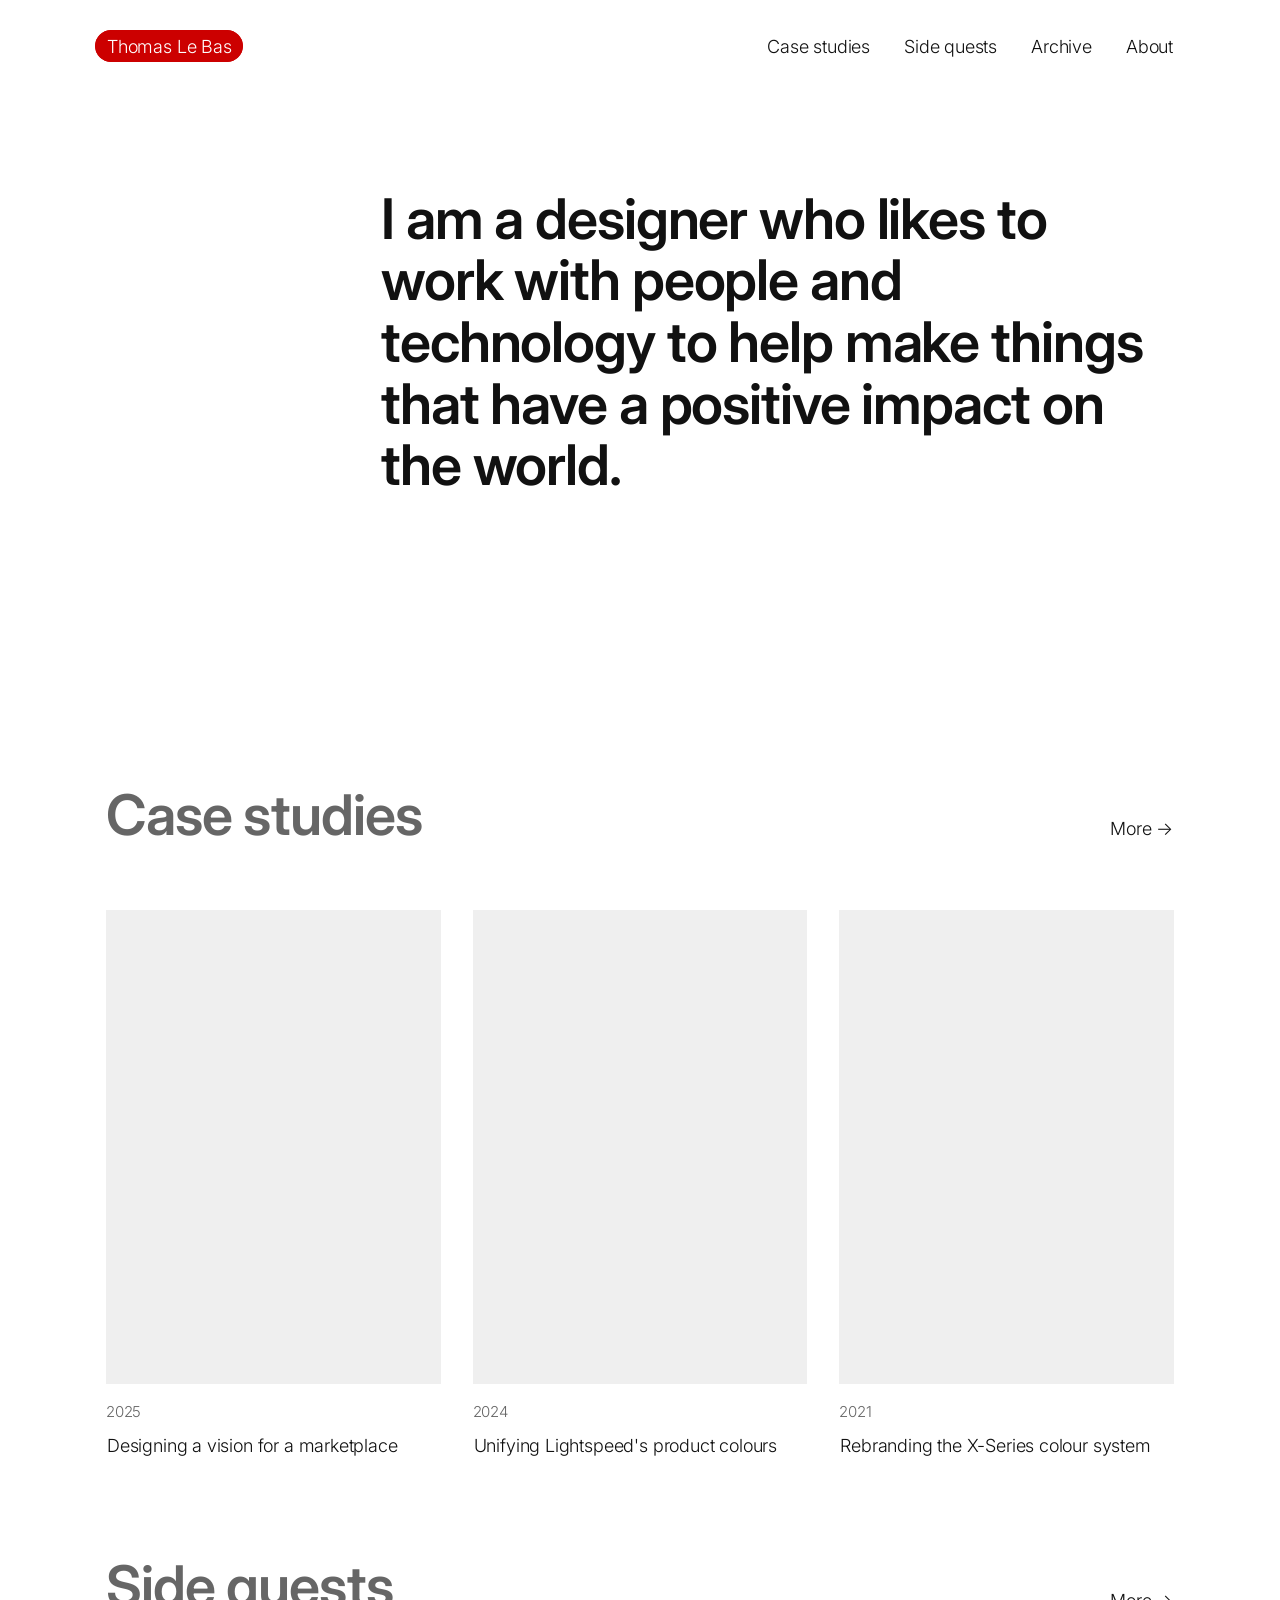
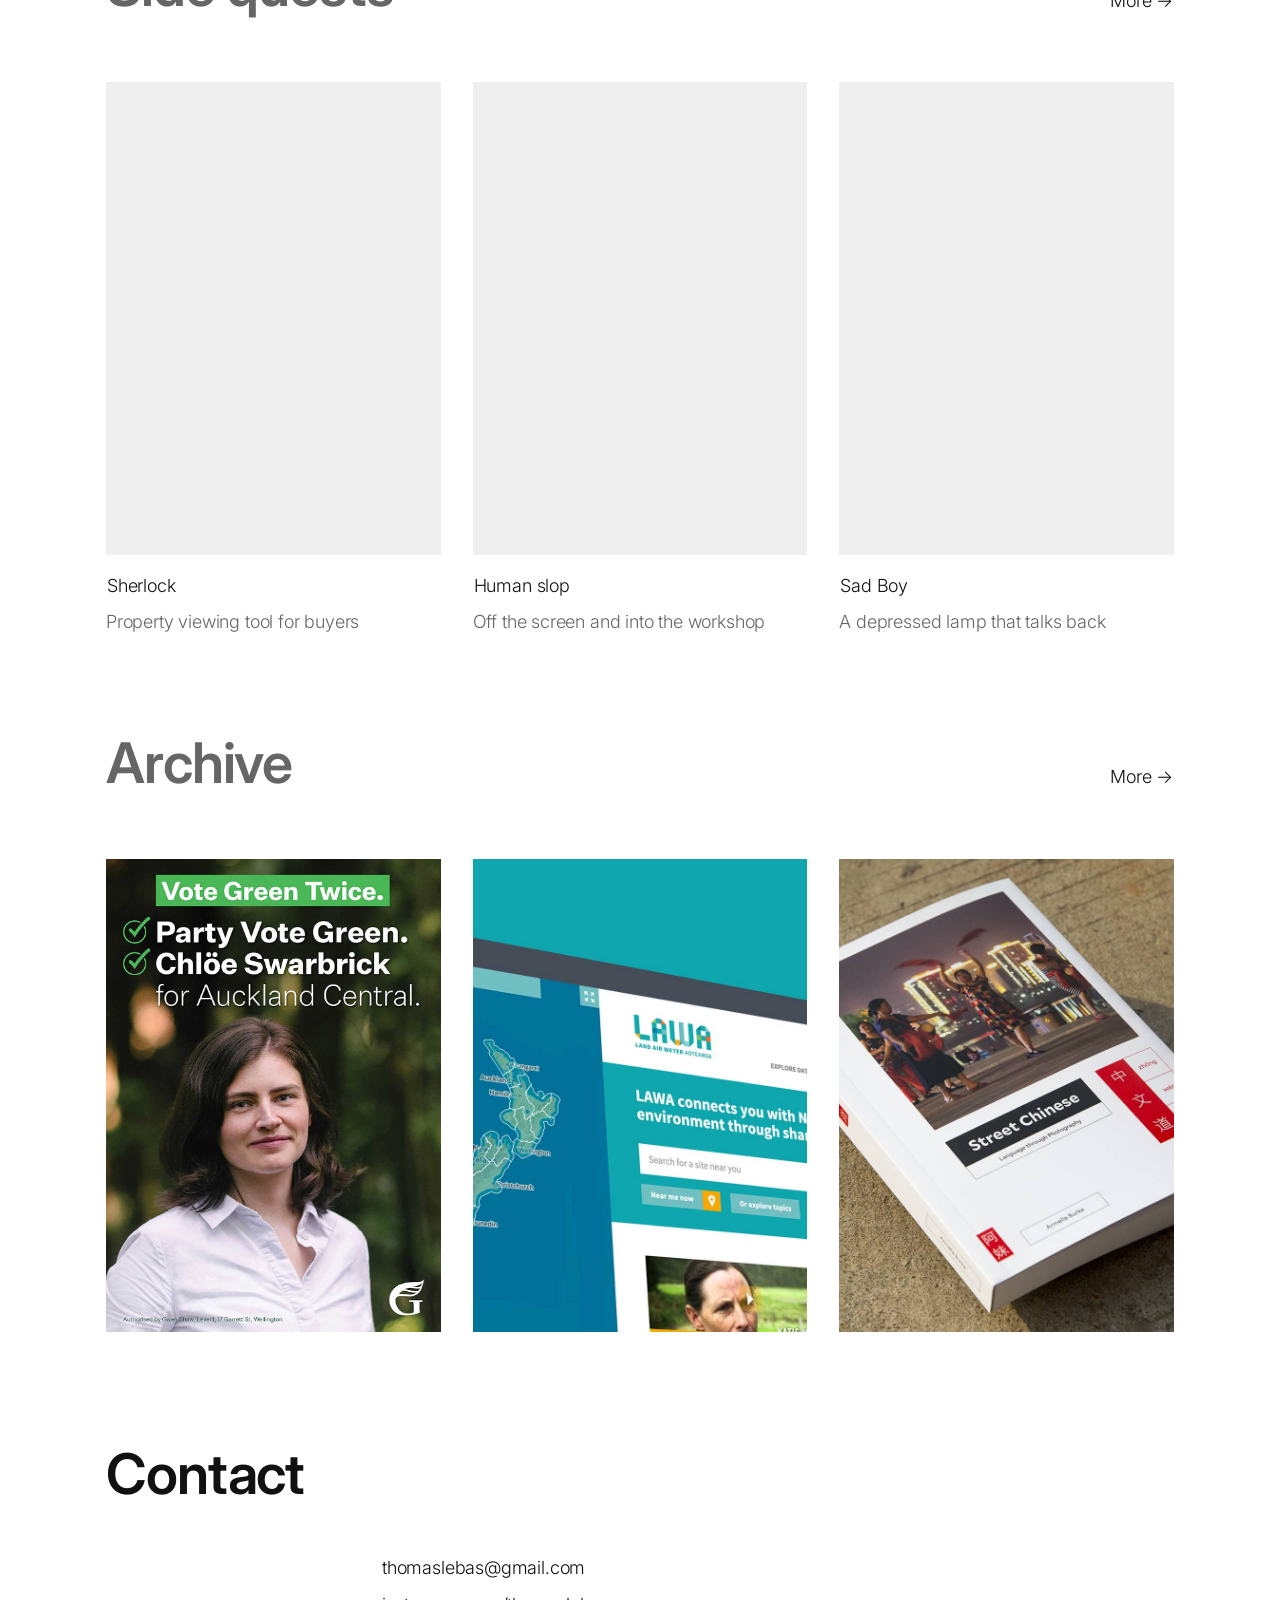
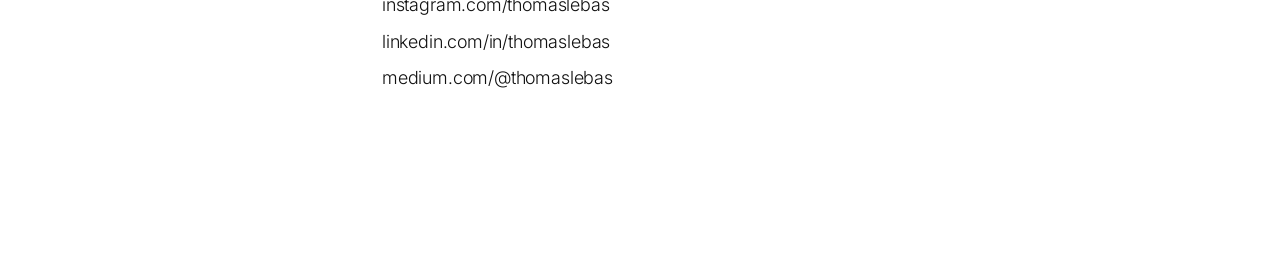
==== commit 10fcbaf1: "Migrate archive to markdown and per-project image folders - Replace flat archive JSON and image pool" ====
--- a/index.html
+++ b/index.html
@@ -75,10 +75,10 @@
   <script src="js/data/case-studies.js"></script>
   <script src="js/data/side-projects.js"></script>
   <script src="js/data/archive.js"></script>
-  <script src="js/sort-projects.js"></script>
   <script src="js/project-content.js"></script>
   <script src="js/grid.js"></script>
   <script src="js/nav.js"></script>
+  <script src="js/water-ripple.js"></script>
   <script>
     document.addEventListener('DOMContentLoaded', function () {
       // Case studies are password protected on their own pages, so the home
@@ -110,12 +110,16 @@
         );
       });
 
-      renderGrid(
-        document.getElementById('archive-grid'),
-        sortProjectsByYear(archiveProjects),
-        'images/archive/',
-        { source: 'archive' }
-      );
+      Promise.all(archiveProjects.map(function (entry) {
+        return resolveProjectContent(entry, 'archive');
+      })).then(function (resolved) {
+        renderGrid(
+          document.getElementById('archive-grid'),
+          resolved,
+          '',
+          { source: 'archive' }
+        );
+      });
     });
   </script>
 </body>
--- a/css/style.css
+++ b/css/style.css
@@ -132,7 +132,9 @@
 .site-name-cell,
 .home-section-more-cell,
 .cv-org-cell,
-.project-back-cell {
+.project-back-cell,
+.project-next-cell,
+.project-next-top-cell {
   min-width: 0;
 }
 
@@ -245,6 +247,26 @@
   line-height: var(--line-height-heading);
   letter-spacing: var(--letter-spacing-heading);
   margin-bottom: 18rem;
+  position: relative;
+  transition: color 0.3s ease;
+}
+
+.home-intro canvas {
+  position: absolute;
+  inset: 0;
+  width: 100%;
+  height: 100%;
+  pointer-events: none;
+  opacity: 0;
+  transition: opacity 0.3s ease;
+}
+
+.home-intro.has-ripple {
+  color: transparent;
+}
+
+.home-intro.has-ripple canvas {
+  opacity: 1;
 }
 
 .home-layout > .home-section {
@@ -491,6 +513,18 @@
 
 .project-back-arrow {
   color: inherit;
+}
+
+.project-next-top-cell {
+  grid-column: 12;
+  grid-row: 1;
+  justify-self: end;
+}
+
+.project-next-cell {
+  grid-column: 4 / span 8;
+  justify-self: start;
+  margin-top: var(--space-lg);
 }
 
 .project-content {
@@ -744,6 +778,7 @@
 @media (max-width: 640px) {
   .home-layout .home-section .project-carousel {
     overflow-x: auto;
+    overflow-y: hidden;
     scroll-snap-type: x mandatory;
     -webkit-overflow-scrolling: touch;
     scrollbar-width: none;
@@ -848,6 +883,7 @@
   }
 
   .project-back-cell,
+  .project-next-cell,
   .project-content,
   .about-layout-heading,
   .about-layout-body,
@@ -856,6 +892,10 @@
     grid-column: 1 / -1;
   }
 
+  .project-next-top-cell {
+    display: none;
+  }
+
   .project-stats {
     grid-template-columns: 1fr;
     gap: var(--space-sm);
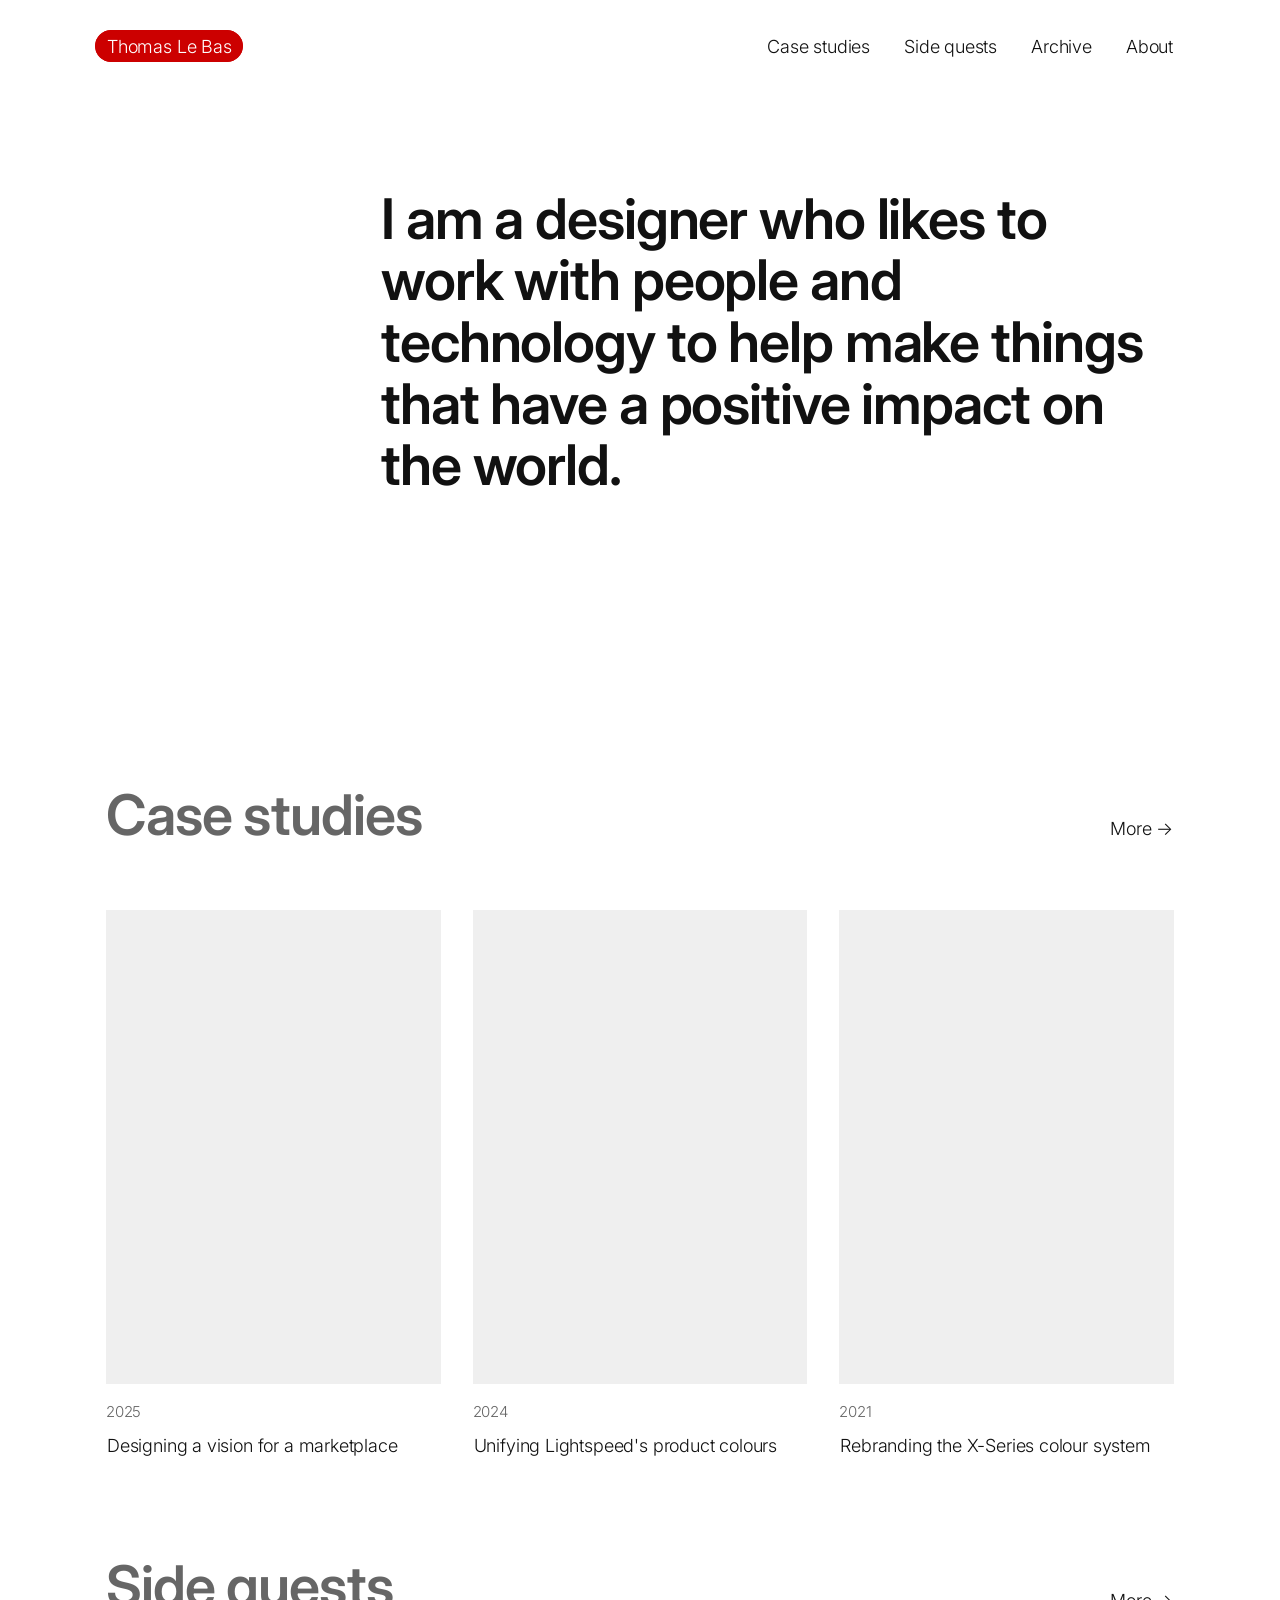
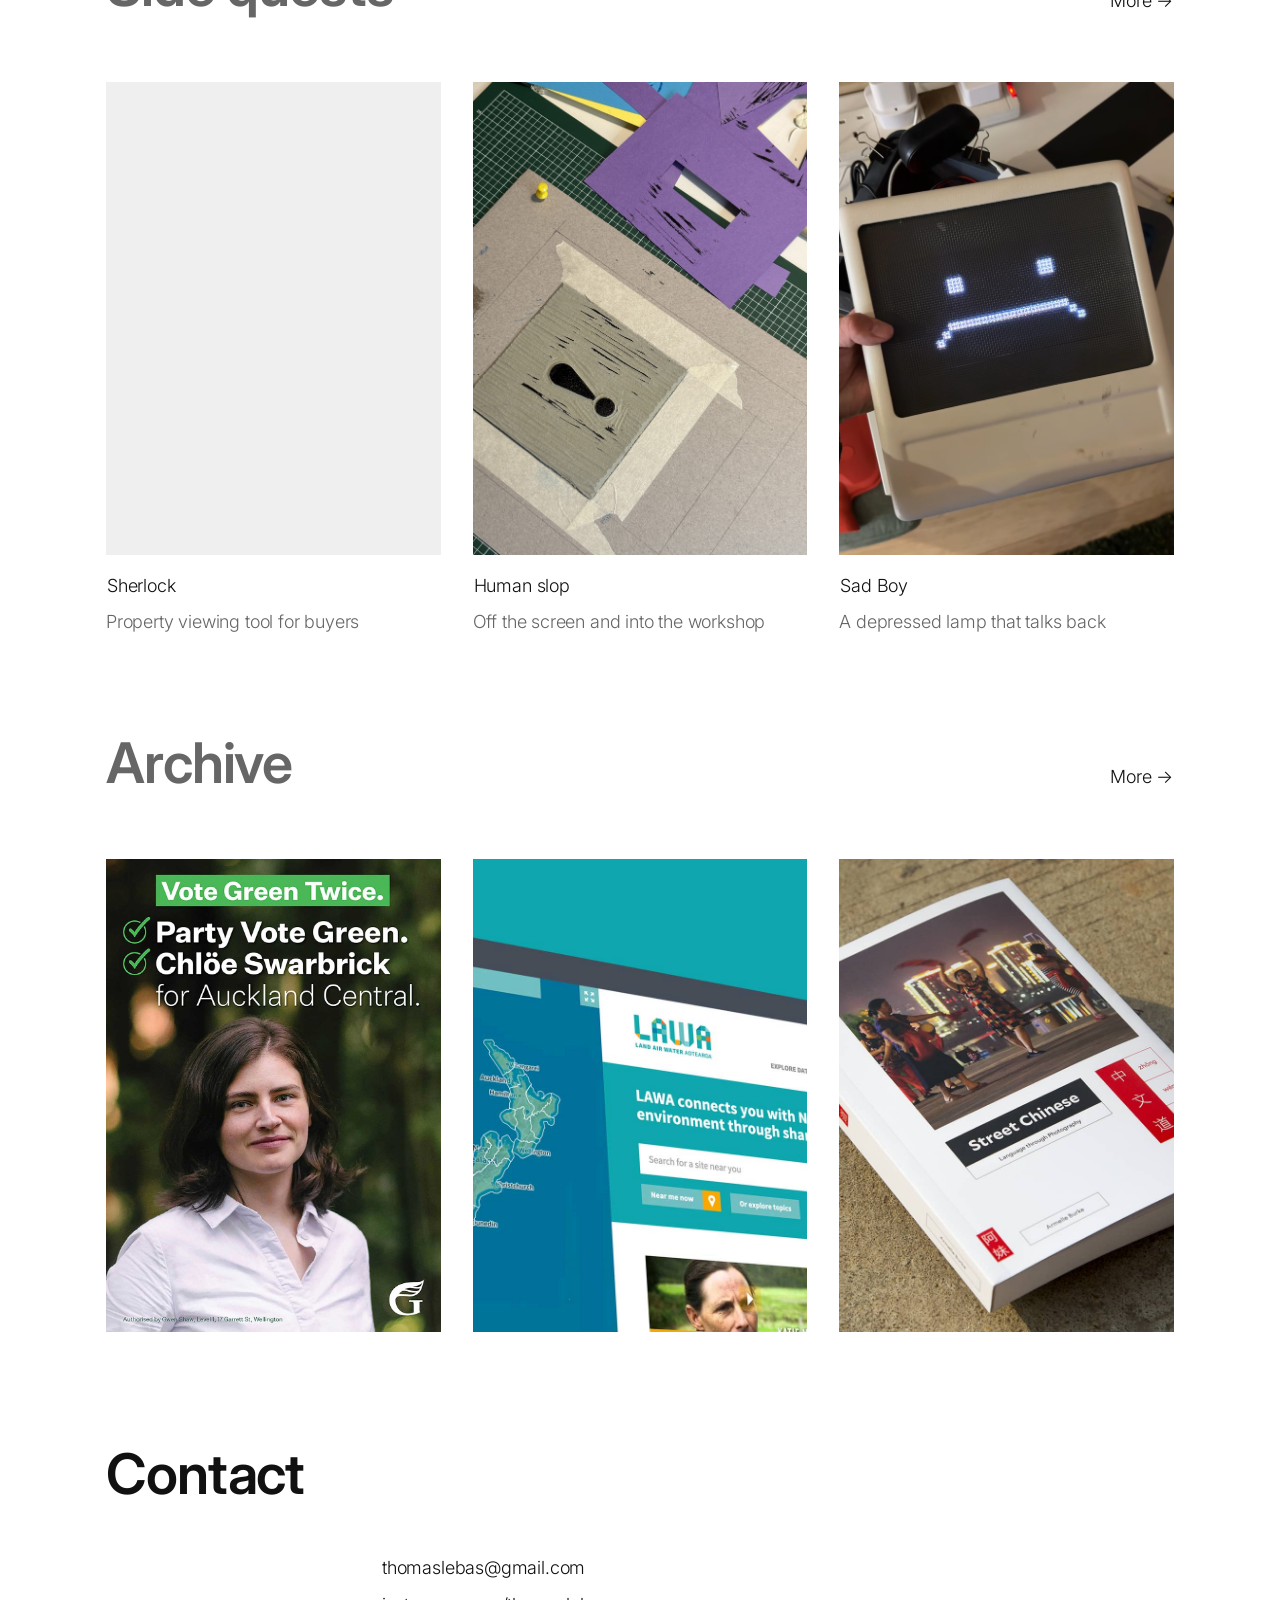
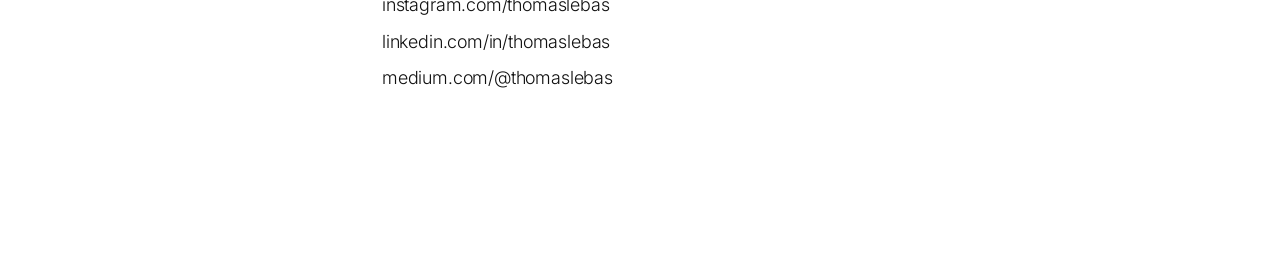
==== commit bd62b75f: "Add side quest images and simplify grid thumbnail paths - Add photos and thumbnails for Sad Boy and " ====
--- a/index.html
+++ b/index.html
@@ -94,7 +94,6 @@
         renderGrid(
           document.getElementById('case-studies-grid'),
           homeCaseStudies,
-          'images/archive/',
           { showDescriptor: true, source: 'case-studies' }
         );
       });
@@ -105,7 +104,6 @@
         renderGrid(
           document.getElementById('side-quests-grid'),
           resolved,
-          'images/archive/',
           { showDescriptor: true, source: 'side-projects' }
         );
       });
@@ -116,7 +114,6 @@
         renderGrid(
           document.getElementById('archive-grid'),
           resolved,
-          '',
           { source: 'archive' }
         );
       });
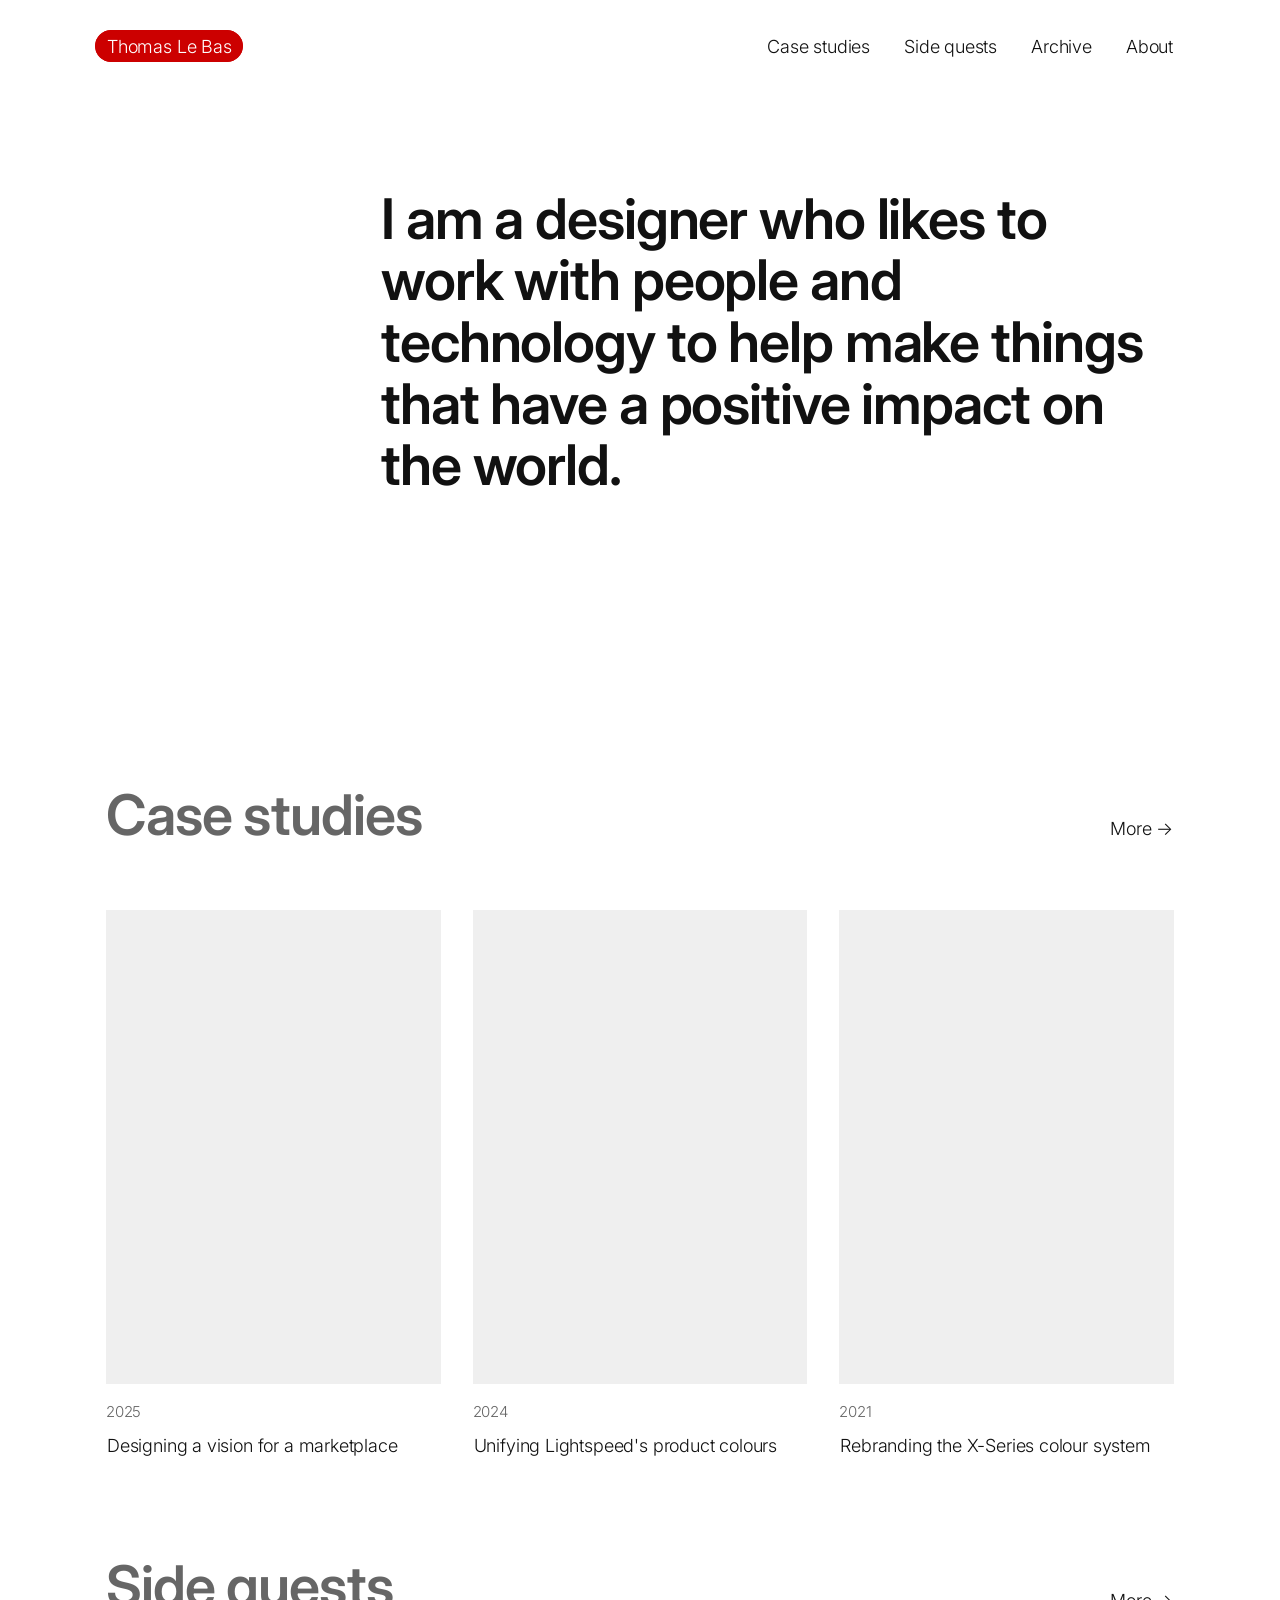
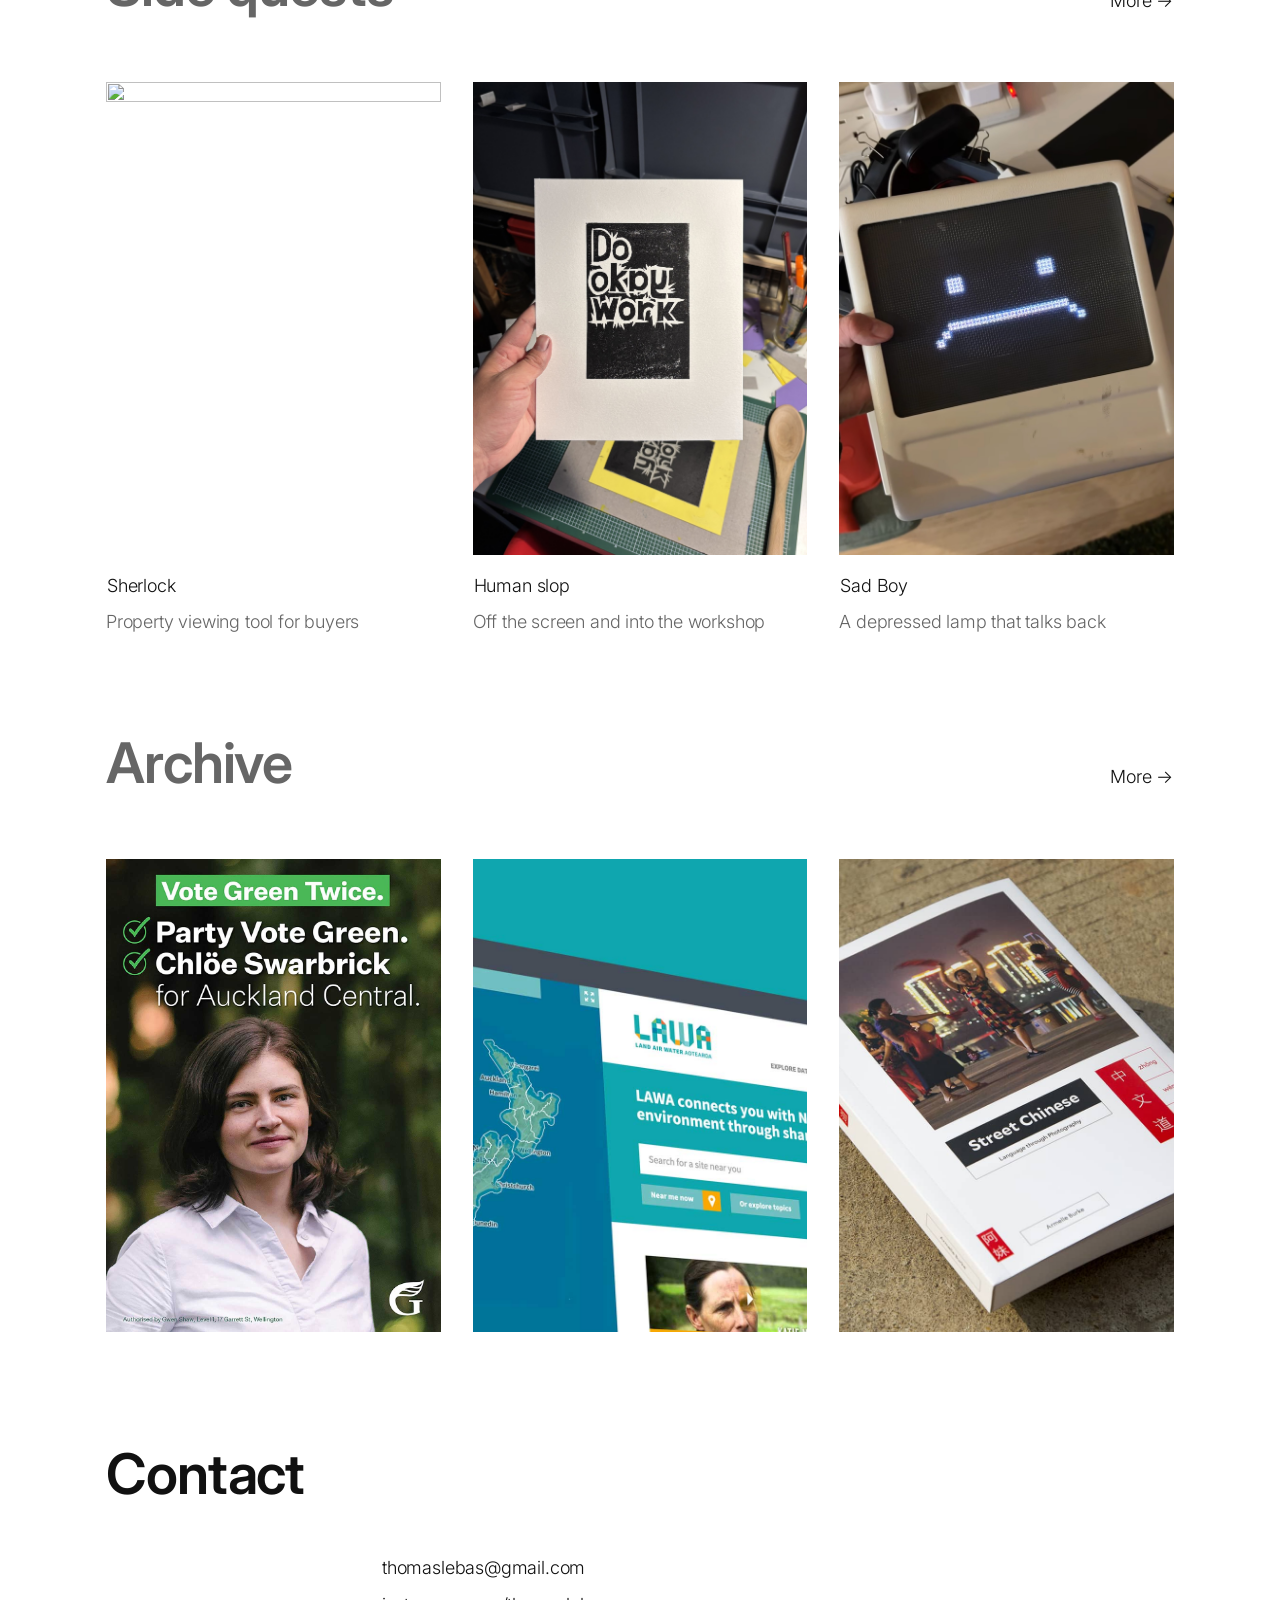
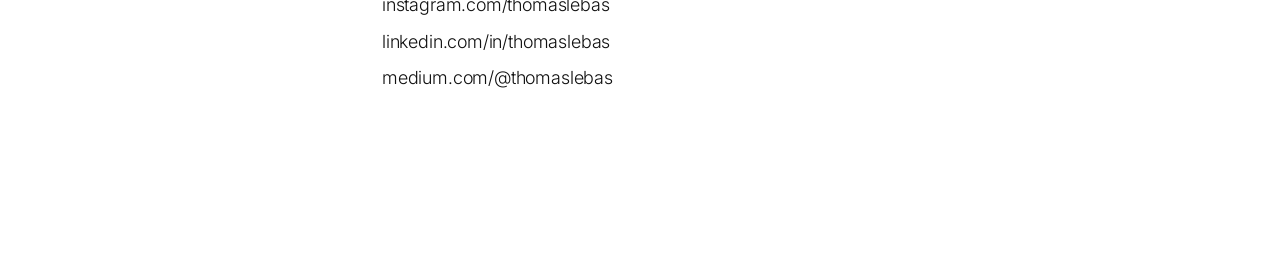
==== commit 34ac24a1: "Replace water ripple with flag wave and add side quest images - Swap homepage intro effect from wate" ====
--- a/index.html
+++ b/index.html
@@ -78,7 +78,7 @@
   <script src="js/project-content.js"></script>
   <script src="js/grid.js"></script>
   <script src="js/nav.js"></script>
-  <script src="js/water-ripple.js"></script>
+  <script src="js/flag-wave.js"></script>
   <script>
     document.addEventListener('DOMContentLoaded', function () {
       // Case studies are password protected on their own pages, so the home
--- a/css/style.css
+++ b/css/style.css
@@ -261,11 +261,13 @@
   transition: opacity 0.3s ease;
 }
 
-.home-intro.has-ripple {
+.home-intro.has-ripple,
+.home-intro.has-flag-wave {
   color: transparent;
 }
 
-.home-intro.has-ripple canvas {
+.home-intro.has-ripple canvas,
+.home-intro.has-flag-wave canvas {
   opacity: 1;
 }
 
